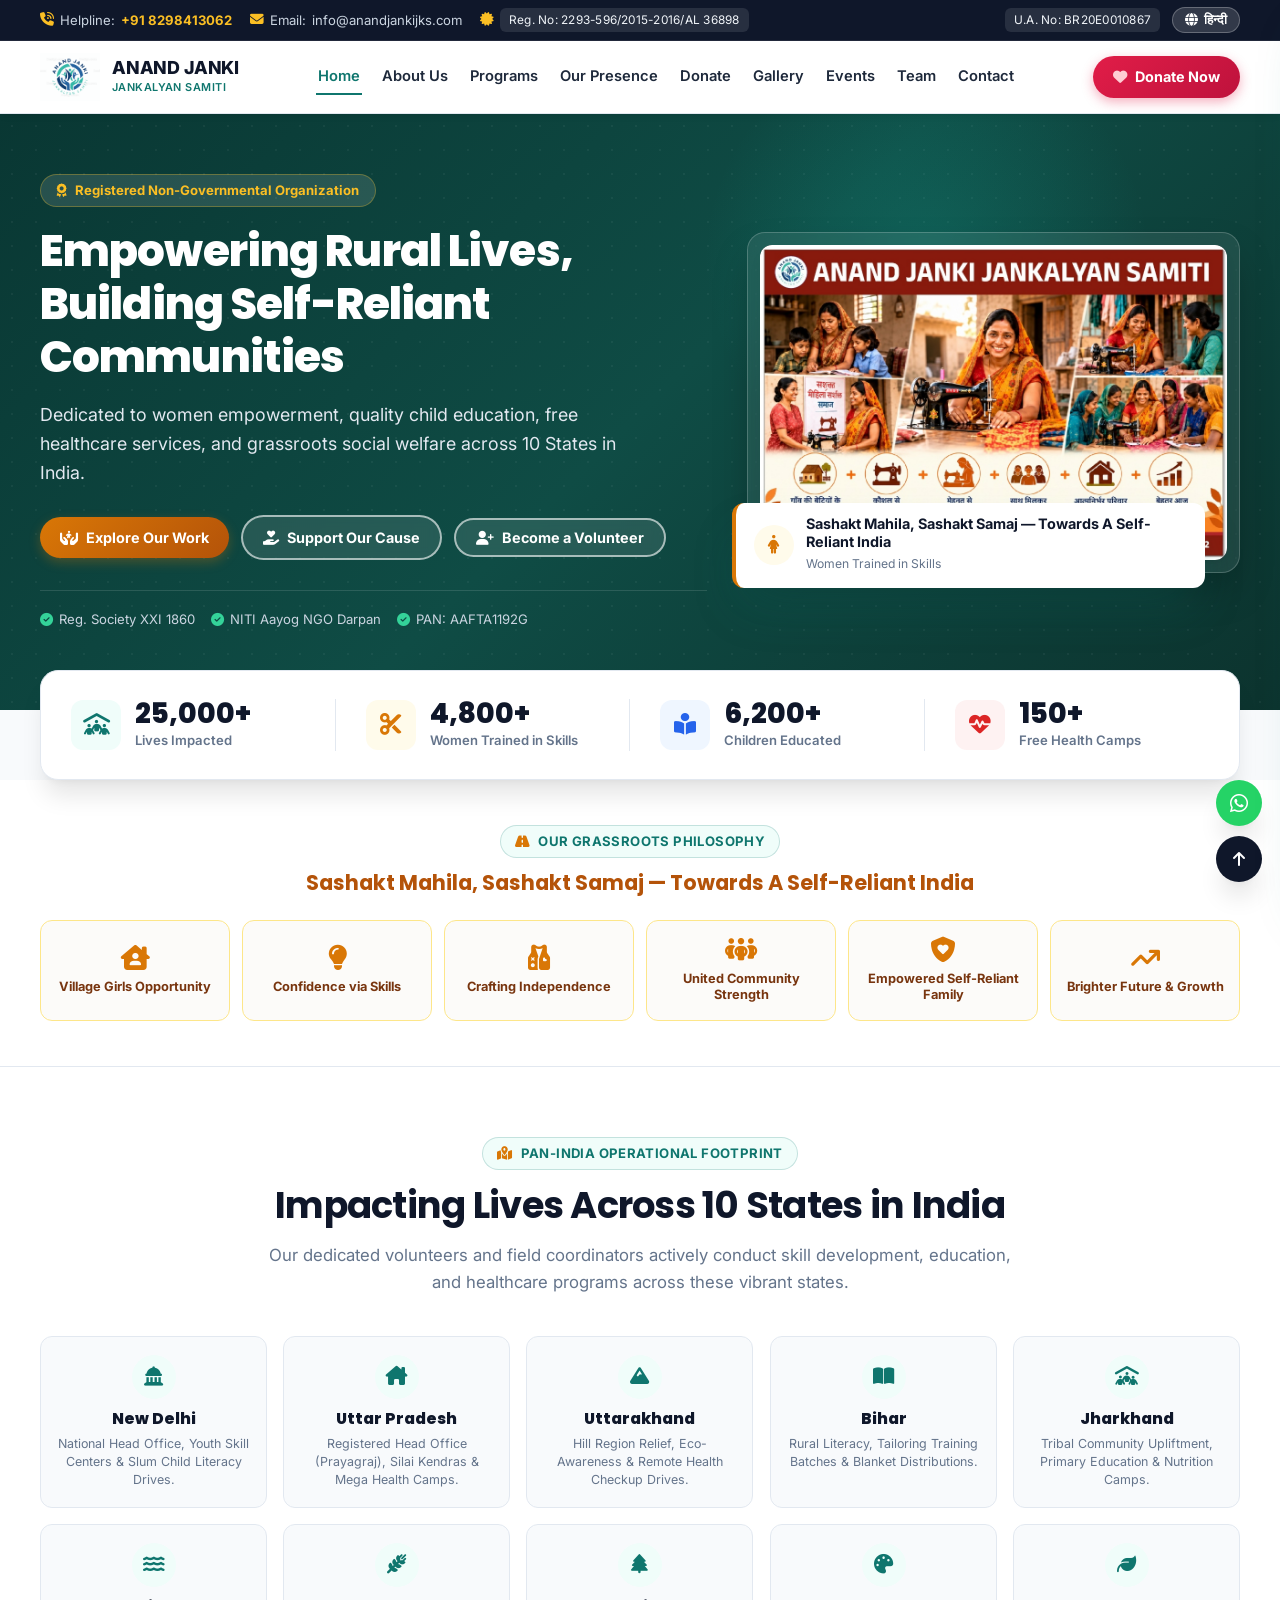
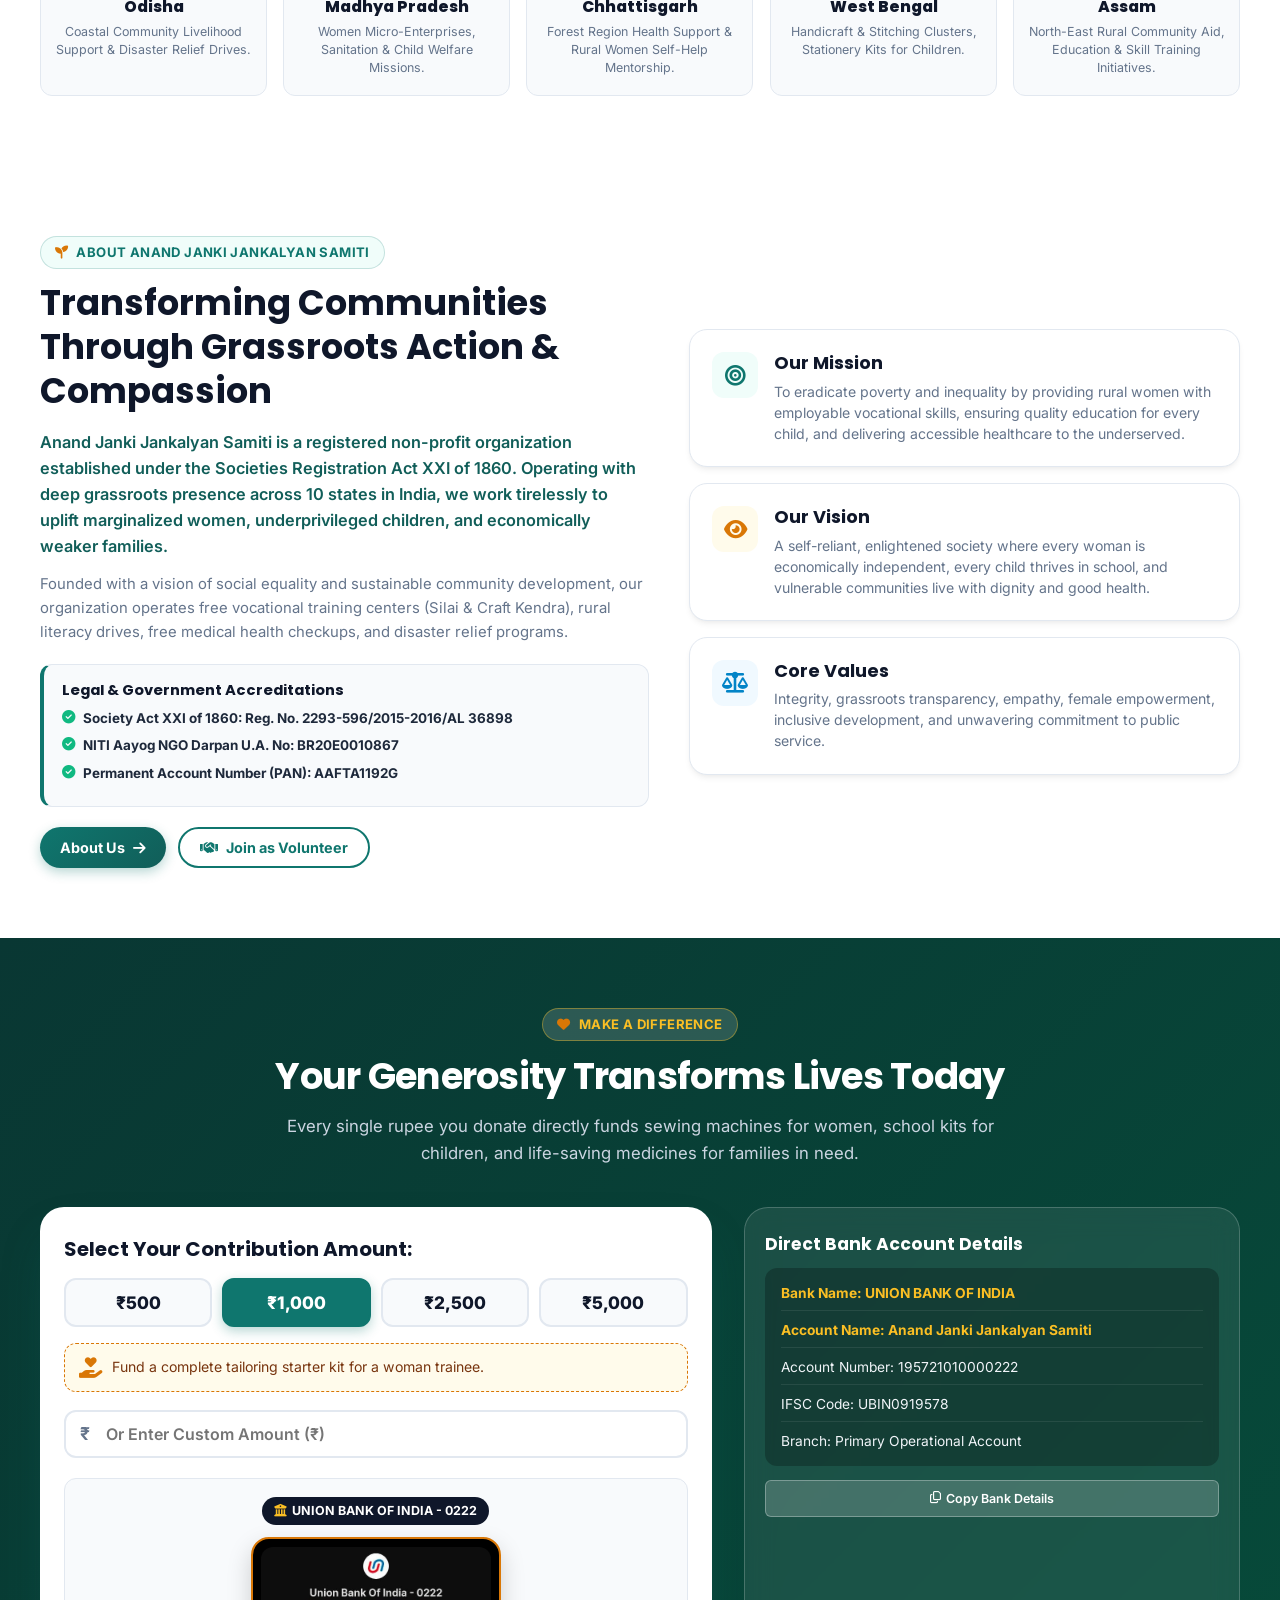
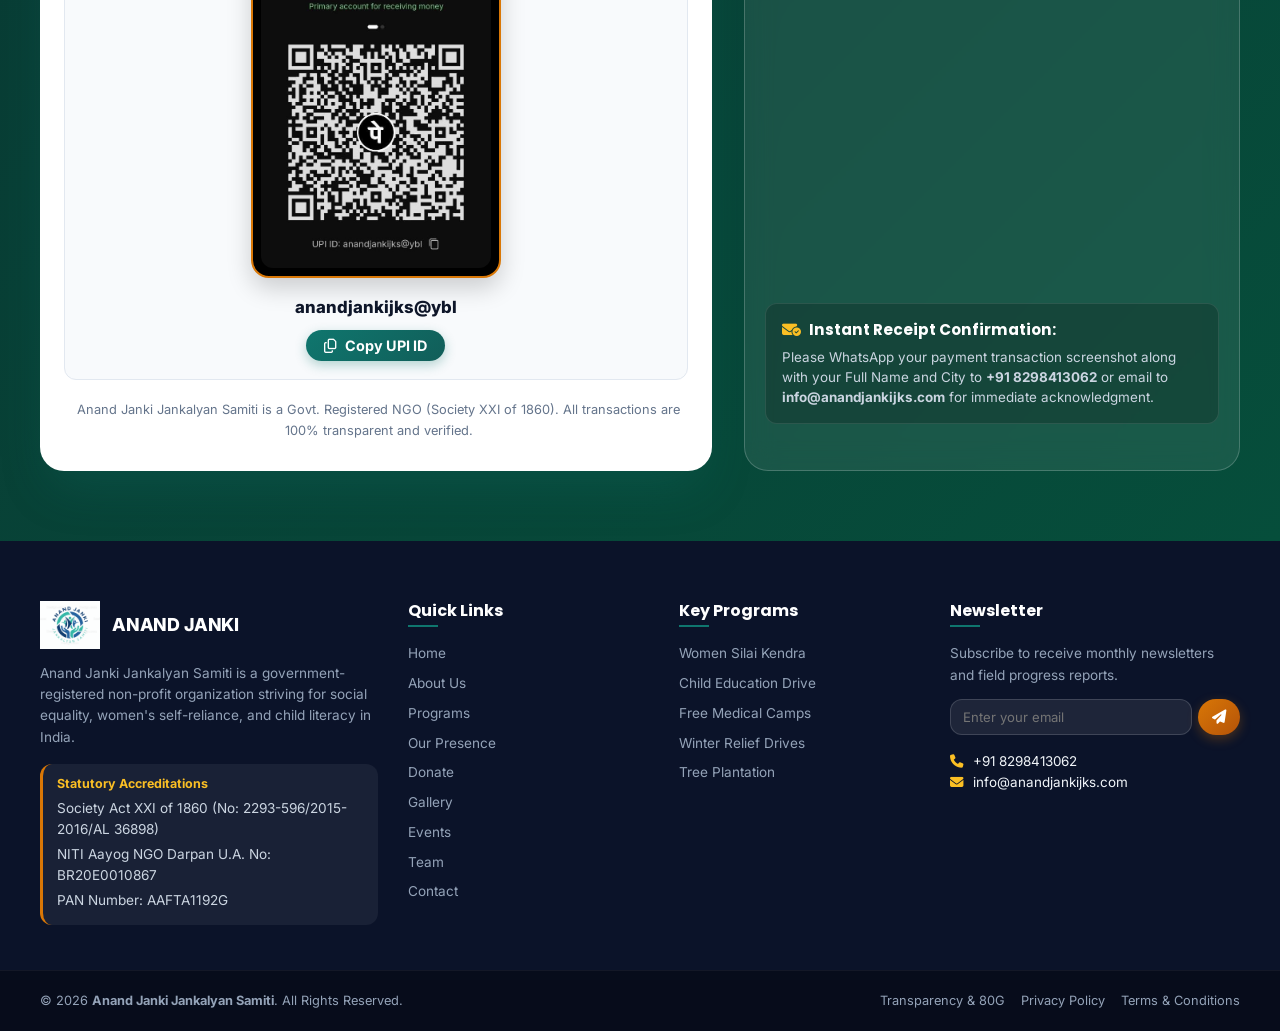
==== index.html @ 7319a5a7 "Complete multi-page responsive website for Anand Janki Jankalyan Samiti" ====
<!DOCTYPE html>
<html lang="en">
<head>
  <meta charset="UTF-8">
  <meta name="viewport" content="width=device-width, initial-scale=1.0">
  <title>Anand Janki Jankalyan Samiti | Registered Non-Profit NGO</title>
  
  <!-- SEO Meta Tags -->
  <meta name="description" content="Anand Janki Jankalyan Samiti is a registered Indian NGO dedicated to women empowerment through vocational silai training, free child education, healthcare camps, and rural community development across 10 States.">
  <meta name="keywords" content="Anand Janki Jankalyan Samiti, NGO, Union Bank of India, Women Empowerment, Silai Kendra, Child Education, Free Health Camp, Prayagraj, New Delhi, Bihar, Jharkhand, Odisha, Uttarakhand, Assam, Society Act 1860">
  <meta name="author" content="Anand Janki Jankalyan Samiti">

  <!-- OpenGraph Meta Tags -->
  <meta property="og:title" content="Anand Janki Jankalyan Samiti | Empowering Communities Across 10 States">
  <meta property="og:description" content="Join our mission to empower rural women with vocational skills, educate underprivileged children, and provide accessible healthcare across 10 states in India.">
  <meta property="og:image" content="assets/images/banner.jpg">
  <meta property="og:type" content="website">

  <!-- Fonts & Icons -->
  <link rel="preconnect" href="https://fonts.googleapis.com">
  <link rel="preconnect" href="https://fonts.gstatic.com" crossorigin>
  <link href="https://fonts.googleapis.com/css2?family=Inter:wght@400;500;600;700;800&family=Noto+Sans+Devanagari:wght@400;500;600;700;800&family=Poppins:wght@500;600;700;800&display=swap" rel="stylesheet">
  <link rel="stylesheet" href="https://cdnjs.cloudflare.com/ajax/libs/font-awesome/6.5.1/css/all.min.css">

  <link rel="stylesheet" href="css/animations.css">
  <link rel="stylesheet" href="css/style.css">
  <link rel="icon" type="image/png" href="assets/images/logo.png">
</head>
<body>

  <!-- ================= TOP UTILITY BAR ================= -->
  <aside class="top-bar">
    <div class="container">
      <div class="top-bar-inner">
        <div class="top-bar-info">
          <div class="top-bar-item">
            <i class="fa-solid fa-phone-volume"></i>
            <span data-i18n="topbar.helpline">Helpline:</span>
            <a href="tel:+918298413062" style="font-weight: 700; color: #fbbf24;">+91 8298413062</a>
          </div>
          <div class="top-bar-item d-none-mobile">
            <i class="fa-solid fa-envelope"></i>
            <span data-i18n="topbar.email">Email:</span>
            <a href="mailto:info@anandjankijks.com">info@anandjankijks.com</a>
          </div>
          <div class="top-bar-item d-none-mobile">
            <i class="fa-solid fa-certificate"></i>
            <span class="reg-pill" data-i18n="topbar.regNo">Reg. No: 2293-596/2015-2016/AL 36898</span>
          </div>
        </div>

        <div class="top-bar-actions">
          <span class="reg-pill d-none-mobile" data-i18n="topbar.uaNo">U.A. No: BR20E0010867</span>
          <button id="langSwitchBtn" class="lang-switch-btn" aria-label="Toggle Language English/Hindi" title="Switch Language">
            <i class="fa-solid fa-globe"></i>
            <span data-i18n="topbar.langBtn">हिन्दी</span>
          </button>
        </div>
      </div>
    </div>
  </aside>

  <!-- ================= STICKY HEADER & NAVBAR ================= -->
  <header id="siteHeader" class="site-header">
    <div class="container">
      <div class="header-inner">
        <a href="index.html" class="brand-logo" aria-label="Anand Janki Jankalyan Samiti Homepage">
          <img src="assets/images/logo.png" alt="Anand Janki Jankalyan Samiti Logo" width="48" height="48">
          <div class="brand-text">
            <span class="brand-name">ANAND JANKI</span>
            <span class="brand-sub">JANKALYAN SAMITI</span>
          </div>
        </a>

        <nav class="nav-links" aria-label="Primary Navigation">
          <a href="index.html" class="nav-link active" data-i18n="nav.home">Home</a>
          <a href="about.html" class="nav-link" data-i18n="nav.about">About Us</a>
          <a href="programs.html" class="nav-link" data-i18n="nav.programs">Programs</a>
          <a href="#presence" class="nav-link" data-i18n="nav.presence">Our Presence</a>
          <a href="donate.html" class="nav-link" data-i18n="nav.donate">Donate</a>
          <a href="gallery.html" class="nav-link" data-i18n="nav.gallery">Gallery</a>
          <a href="events.html" class="nav-link" data-i18n="nav.events">Events</a>
          <a href="team.html" class="nav-link" data-i18n="nav.team">Team</a>
          <a href="contact.html" class="nav-link" data-i18n="nav.contact">Contact</a>
        </nav>

        <div class="header-cta-group">
          <a href="donate.html" class="btn btn-donate">
            <i class="fa-solid fa-heart heart-beat"></i>
            <span data-i18n="nav.donateBtn">Donate Now</span>
          </a>
          <button id="mobileToggleBtn" class="mobile-toggle-btn" aria-label="Open Navigation Menu">
            <i class="fa-solid fa-bars-staggered"></i>
          </button>
        </div>
      </div>
    </div>
  </header>

  <!-- ================= MOBILE NAVIGATION DRAWER ================= -->
  <div id="mobileNavOverlay" class="mobile-nav-overlay"></div>
  <aside id="mobileNavDrawer" class="mobile-nav-drawer" aria-label="Mobile Navigation Menu">
    <div class="drawer-header">
      <div class="brand-logo">
        <img src="assets/images/logo.png" alt="Logo" width="38" height="38">
        <span class="brand-name" style="font-size: 0.95rem;">ANAND JANKI</span>
      </div>
      <button id="drawerCloseBtn" class="drawer-close-btn" aria-label="Close Menu">
        <i class="fa-solid fa-xmark"></i>
      </button>
    </div>

    <div class="drawer-links">
      <a href="index.html" class="drawer-link active"><span data-i18n="nav.home">Home</span> <i class="fa-solid fa-chevron-right"></i></a>
      <a href="about.html" class="drawer-link"><span data-i18n="nav.about">About Us</span> <i class="fa-solid fa-chevron-right"></i></a>
      <a href="programs.html" class="drawer-link"><span data-i18n="nav.programs">Programs</span> <i class="fa-solid fa-chevron-right"></i></a>
      <a href="donate.html" class="drawer-link"><span data-i18n="nav.donate">Donate</span> <i class="fa-solid fa-chevron-right"></i></a>
      <a href="gallery.html" class="drawer-link"><span data-i18n="nav.gallery">Gallery</span> <i class="fa-solid fa-chevron-right"></i></a>
      <a href="events.html" class="drawer-link"><span data-i18n="nav.events">Events</span> <i class="fa-solid fa-chevron-right"></i></a>
      <a href="team.html" class="drawer-link"><span data-i18n="nav.team">Team</span> <i class="fa-solid fa-chevron-right"></i></a>
      <a href="contact.html" class="drawer-link"><span data-i18n="nav.contact">Contact</span> <i class="fa-solid fa-chevron-right"></i></a>
    </div>

    <div style="margin-top: auto; display: flex; flex-direction: column; gap: 10px;">
      <button id="langSwitchBtnMobile" class="btn btn-outline" style="width: 100%;">
        <i class="fa-solid fa-globe"></i>
        <span data-i18n="topbar.langBtn">हिन्दी</span>
      </button>
      <a href="donate.html" class="btn btn-donate" style="width: 100%;">
        <i class="fa-solid fa-heart"></i>
        <span data-i18n="nav.donateBtn">Donate Now</span>
      </a>
    </div>
  </aside>

  <!-- ================= 1. HERO SECTION ================= -->
  <section id="home" class="hero-section">
    <div class="hero-pattern-bg"></div>
    <div class="hero-glow"></div>

    <div class="container">
      <div class="hero-grid">
        <div class="hero-content-left reveal-left">
          <div class="hero-badge-tag">
            <i class="fa-solid fa-award"></i>
            <span data-i18n="hero.badge">Registered Non-Governmental Organization</span>
          </div>

          <h1 class="hero-title" data-i18n="hero.title">
            Empowering Rural Lives, Building Self-Reliant Communities
          </h1>

          <p class="hero-subtitle" data-i18n="hero.subtitle">
            Dedicated to women empowerment, quality child education, free healthcare services, and grassroots social welfare across 10 States in India.
          </p>

          <div class="hero-cta-buttons">
            <a href="programs.html" class="btn btn-secondary">
              <i class="fa-solid fa-hands-holding-child"></i>
              <span data-i18n="hero.ctaExplore">Explore Our Work</span>
            </a>
            <a href="donate.html" class="btn btn-outline-white">
              <i class="fa-solid fa-hand-holding-heart"></i>
              <span data-i18n="hero.ctaDonate">Support Our Cause</span>
            </a>
            <button class="btn btn-outline-white open-volunteer-modal">
              <i class="fa-solid fa-user-plus"></i>
              <span data-i18n="hero.ctaVolunteer">Become a Volunteer</span>
            </button>
          </div>

          <div class="hero-trust-row">
            <div class="trust-item">
              <i class="fa-solid fa-circle-check"></i>
              <span>Reg. Society XXI 1860</span>
            </div>
            <div class="trust-item">
              <i class="fa-solid fa-circle-check"></i>
              <span>NITI Aayog NGO Darpan</span>
            </div>
            <div class="trust-item">
              <i class="fa-solid fa-circle-check"></i>
              <span>PAN: AAFTA1192G</span>
            </div>
          </div>
        </div>

        <div class="hero-card-showcase reveal-right">
          <div class="hero-main-card">
            <div class="hero-img-wrap">
              <img src="assets/images/banner.jpg" alt="Anand Janki Jankalyan Samiti Women Empowerment & Silai Kendra Banner">
            </div>
          </div>

          <div class="hero-floating-card">
            <div class="floating-icon">
              <i class="fa-solid fa-person-dress"></i>
            </div>
            <div class="floating-text">
              <strong data-i18n="banner.title">Sashakt Mahila, Sashakt Samaj</strong>
              <span data-i18n="hero.stat2.label">Women Trained in Skills</span>
            </div>
          </div>
        </div>
      </div>
    </div>
  </section>

  <!-- ================= QUICK STATS COUNTER STRIP ================= -->
  <section id="statsCounterSection" class="container">
    <div class="stats-strip reveal">
      <div class="stats-grid">
        <div class="stat-item">
          <div class="stat-icon">
            <i class="fa-solid fa-people-roof"></i>
          </div>
          <div class="stat-content">
            <div class="stat-number counter-val" data-target="25000" data-suffix="+">25,000+</div>
            <div class="stat-label" data-i18n="hero.stat1.label">Lives Impacted</div>
          </div>
        </div>

        <div class="stat-item">
          <div class="stat-icon" style="background: var(--secondary-soft); color: var(--secondary);">
            <i class="fa-solid fa-scissors"></i>
          </div>
          <div class="stat-content">
            <div class="stat-number counter-val" data-target="4800" data-suffix="+">4,800+</div>
            <div class="stat-label" data-i18n="hero.stat2.label">Women Trained in Skills</div>
          </div>
        </div>

        <div class="stat-item">
          <div class="stat-icon" style="background: #eff6ff; color: #2563eb;">
            <i class="fa-solid fa-book-open-reader"></i>
          </div>
          <div class="stat-content">
            <div class="stat-number counter-val" data-target="6200" data-suffix="+">6,200+</div>
            <div class="stat-label" data-i18n="hero.stat3.label">Children Educated</div>
          </div>
        </div>

        <div class="stat-item">
          <div class="stat-icon" style="background: #fef2f2; color: #dc2626;">
            <i class="fa-solid fa-heart-pulse"></i>
          </div>
          <div class="stat-content">
            <div class="stat-number counter-val" data-target="150" data-suffix="+">150+</div>
            <div class="stat-label" data-i18n="hero.stat4.label">Free Health Camps</div>
          </div>
        </div>
      </div>
    </div>
  </section>

  <!-- ================= 6-PILLAR PROGRESSION BANNER STRIP ================= -->
  <section class="progression-section">
    <div class="container">
      <div class="progression-header reveal">
        <span class="section-badge"><i class="fa-solid fa-road"></i> Our Grassroots Philosophy</span>
        <h3 data-i18n="banner.title">सशक्त महिला, सशक्त समाज — आत्मनिर्भर भारत की ओर कदम</h3>
      </div>

      <div class="progression-steps">
        <div class="step-card reveal delay-100">
          <i class="fa-solid fa-house-chimney-user step-icon"></i>
          <span class="step-text" data-i18n="banner.step1">गाँव की बेटियों के लिए बेहतर अवसर</span>
        </div>
        <div class="step-card reveal delay-200">
          <i class="fa-solid fa-lightbulb step-icon"></i>
          <span class="step-text" data-i18n="banner.step2">कौशल से नया आत्मविश्वास</span>
        </div>
        <div class="step-card reveal delay-300">
          <i class="fa-solid fa-vest-patches step-icon"></i>
          <span class="step-text" data-i18n="banner.step3">मेहनत से हुनर का विकास</span>
        </div>
        <div class="step-card reveal delay-400">
          <i class="fa-solid fa-people-group step-icon"></i>
          <span class="step-text" data-i18n="banner.step4">साथ मिलकर बढ़ती ताकत</span>
        </div>
        <div class="step-card reveal delay-500">
          <i class="fa-solid fa-shield-heart step-icon"></i>
          <span class="step-text" data-i18n="banner.step5">आत्मनिर्भर परिवार और सशक्त समाज</span>
        </div>
        <div class="step-card reveal">
          <i class="fa-solid fa-arrow-trend-up step-icon"></i>
          <span class="step-text" data-i18n="banner.step6">बेहतर आज और उज्ज्वल कल</span>
        </div>
      </div>
    </div>
  </section>

  <!-- ================= PAN-INDIA 10-STATE PRESENCE SECTION ================= -->
  <section id="presence" class="presence-section section-padding">
    <div class="container">
      <div class="section-header reveal">
        <span class="section-badge">
          <i class="fa-solid fa-map-location-dot"></i>
          <span data-i18n="presence.badge">Pan-India Operational Footprint</span>
        </span>
        <h2 class="section-title" data-i18n="presence.title">Impacting Lives Across 10 States in India</h2>
        <p class="section-subtitle" data-i18n="presence.subtitle">
          Our dedicated volunteers and field coordinators actively conduct skill development, education, and healthcare programs across these vibrant states.
        </p>
      </div>

      <div class="presence-grid">
        <!-- 1. New Delhi -->
        <div class="state-card reveal delay-100">
          <div class="state-icon-box"><i class="fa-solid fa-landmark-dome"></i></div>
          <h4 class="state-title" data-i18n="presence.state1.name">New Delhi</h4>
          <p class="state-desc" data-i18n="presence.state1.desc">National Head Office, Youth Skill Centers & Slum Child Literacy Drives.</p>
        </div>

        <!-- 2. Uttar Pradesh -->
        <div class="state-card reveal delay-200">
          <div class="state-icon-box"><i class="fa-solid fa-house-chimney"></i></div>
          <h4 class="state-title" data-i18n="presence.state2.name">Uttar Pradesh</h4>
          <p class="state-desc" data-i18n="presence.state2.desc">Registered Head Office (Prayagraj), Silai Kendras & Mega Health Camps.</p>
        </div>

        <!-- 3. Uttarakhand -->
        <div class="state-card reveal delay-300">
          <div class="state-icon-box"><i class="fa-solid fa-mountain"></i></div>
          <h4 class="state-title" data-i18n="presence.state3.name">Uttarakhand</h4>
          <p class="state-desc" data-i18n="presence.state3.desc">Hill Region Relief, Eco-Awareness & Remote Health Checkup Drives.</p>
        </div>

        <!-- 4. Bihar -->
        <div class="state-card reveal delay-400">
          <div class="state-icon-box"><i class="fa-solid fa-book-open"></i></div>
          <h4 class="state-title" data-i18n="presence.state4.name">Bihar</h4>
          <p class="state-desc" data-i18n="presence.state4.desc">Rural Literacy, Tailoring Training Batches & Blanket Distributions.</p>
        </div>

        <!-- 5. Jharkhand -->
        <div class="state-card reveal delay-500">
          <div class="state-icon-box"><i class="fa-solid fa-people-roof"></i></div>
          <h4 class="state-title" data-i18n="presence.state5.name">Jharkhand</h4>
          <p class="state-desc" data-i18n="presence.state5.desc">Tribal Community Upliftment, Primary Education & Nutrition Camps.</p>
        </div>

        <!-- 6. Odisha -->
        <div class="state-card reveal delay-100">
          <div class="state-icon-box"><i class="fa-solid fa-water"></i></div>
          <h4 class="state-title" data-i18n="presence.state6.name">Odisha</h4>
          <p class="state-desc" data-i18n="presence.state6.desc">Coastal Community Livelihood Support & Disaster Relief Drives.</p>
        </div>

        <!-- 7. Madhya Pradesh -->
        <div class="state-card reveal delay-200">
          <div class="state-icon-box"><i class="fa-solid fa-wheat-awn"></i></div>
          <h4 class="state-title" data-i18n="presence.state7.name">Madhya Pradesh</h4>
          <p class="state-desc" data-i18n="presence.state7.desc">Women Micro-Enterprises, Sanitation & Child Welfare Missions.</p>
        </div>

        <!-- 8. Chhattisgarh -->
        <div class="state-card reveal delay-300">
          <div class="state-icon-box"><i class="fa-solid fa-tree"></i></div>
          <h4 class="state-title" data-i18n="presence.state8.name">Chhattisgarh</h4>
          <p class="state-desc" data-i18n="presence.state8.desc">Forest Region Health Support & Rural Women Self-Help Mentorship.</p>
        </div>

        <!-- 9. West Bengal -->
        <div class="state-card reveal delay-400">
          <div class="state-icon-box"><i class="fa-solid fa-palette"></i></div>
          <h4 class="state-title" data-i18n="presence.state9.name">West Bengal</h4>
          <p class="state-desc" data-i18n="presence.state9.desc">Handicraft & Stitching Clusters, Stationery Kits for Children.</p>
        </div>

        <!-- 10. Assam -->
        <div class="state-card reveal delay-500">
          <div class="state-icon-box"><i class="fa-solid fa-leaf"></i></div>
          <h4 class="state-title" data-i18n="presence.state10.name">Assam</h4>
          <p class="state-desc" data-i18n="presence.state10.desc">North-East Rural Community Aid, Education & Skill Training Initiatives.</p>
        </div>
      </div>
    </div>
  </section>

  <!-- ================= ABOUT US PREVIEW ================= -->
  <section class="about-section section-padding">
    <div class="container">
      <div class="about-grid">
        <div class="about-content-left reveal-left">
          <span class="section-badge">
            <i class="fa-solid fa-seedling"></i>
            <span data-i18n="about.badge">About Anand Janki Jankalyan Samiti</span>
          </span>

          <h2 data-i18n="about.title">Transforming Communities Through Grassroots Action & Compassion</h2>

          <p class="about-lead" data-i18n="about.lead">
            Anand Janki Jankalyan Samiti is a registered non-profit organization established under the Societies Registration Act XXI of 1860. Operating with deep grassroots presence across 10 states in India, we work tirelessly to uplift marginalized women, underprivileged children, and economically weaker families.
          </p>

          <p class="about-text" data-i18n="about.p1">
            Founded with a vision of social equality and sustainable community development, our organization operates free vocational training centers (Silai & Craft Kendra), rural literacy drives, free medical health checkups, and disaster relief programs.
          </p>

          <div class="legal-badges-box">
            <h4 data-i18n="about.regTitle"><i class="fa-solid fa-file-circle-check"></i> Legal & Government Accreditations</h4>
            <div class="legal-item">
              <i class="fa-solid fa-circle-check"></i>
              <strong data-i18n="about.reg1">Society Act XXI of 1860: Reg. No. 2293-596/2015-2016/AL 36898</strong>
            </div>
            <div class="legal-item">
              <i class="fa-solid fa-circle-check"></i>
              <strong data-i18n="about.reg2">NITI Aayog NGO Darpan U.A. No: BR20E0010867</strong>
            </div>
            <div class="legal-item">
              <i class="fa-solid fa-circle-check"></i>
              <strong data-i18n="about.reg3">Permanent Account Number (PAN): AAFTA1192G</strong>
            </div>
          </div>

          <div style="display: flex; gap: 12px; margin-top: 20px; flex-wrap: wrap;">
            <a href="about.html" class="btn btn-primary">
              <span data-i18n="nav.about">Learn More About Us</span> <i class="fa-solid fa-arrow-right"></i>
            </a>
            <button class="btn btn-outline open-volunteer-modal">
              <i class="fa-solid fa-handshake"></i>
              <span data-i18n="nav.volunteerBtn">Join as Volunteer</span>
            </button>
          </div>
        </div>

        <div class="about-cards-right reveal-right">
          <div class="about-card">
            <div class="about-card-icon">
              <i class="fa-solid fa-bullseye"></i>
            </div>
            <div class="about-card-body">
              <h3 data-i18n="about.card1.title">Our Mission</h3>
              <p data-i18n="about.card1.desc">
                To eradicate poverty and inequality by providing rural women with employable vocational skills, ensuring quality education for every child, and delivering accessible healthcare.
              </p>
            </div>
          </div>

          <div class="about-card">
            <div class="about-card-icon">
              <i class="fa-solid fa-eye"></i>
            </div>
            <div class="about-card-body">
              <h3 data-i18n="about.card2.title">Our Vision</h3>
              <p data-i18n="about.card2.desc">
                A self-reliant, enlightened society where every woman is economically independent, every child thrives in school, and vulnerable communities live with dignity.
              </p>
            </div>
          </div>

          <div class="about-card">
            <div class="about-card-icon">
              <i class="fa-solid fa-scale-balanced"></i>
            </div>
            <div class="about-card-body">
              <h3 data-i18n="about.card3.title">Core Values</h3>
              <p data-i18n="about.card3.desc">
                Integrity, grassroots transparency, empathy, female empowerment, inclusive development, and unwavering commitment to public service.
              </p>
            </div>
          </div>
        </div>
      </div>
    </div>
  </section>

  <!-- ================= DONATION & UNION BANK SECTION WITH OFFICIAL QR ================= -->
  <section class="donate-section section-padding">
    <div class="container">
      <div class="section-header reveal">
        <span class="section-badge" style="background: rgba(255,255,255,0.15); color: #fbbf24; border-color: rgba(251,191,36,0.4);">
          <i class="fa-solid fa-heart"></i>
          <span data-i18n="donate.badge">Make A Difference</span>
        </span>
        <h2 class="section-title" data-i18n="donate.title">Your Generosity Transforms Lives Today</h2>
        <p class="section-subtitle" data-i18n="donate.subtitle">
          Every single rupee you donate directly funds sewing machines for women, school kits for children, and life-saving medicines for families in need.
        </p>
      </div>

      <div class="donate-grid">
        <!-- Interactive Amount Selector Card Left -->
        <div class="donation-interactive-card reveal-left">
          <h3 data-i18n="donate.chooseAmount">Select Your Contribution Amount:</h3>

          <div class="amount-selector-grid">
            <button class="amount-btn" data-amount="500">₹500</button>
            <button class="amount-btn active" data-amount="1000">₹1,000</button>
            <button class="amount-btn" data-amount="2500">₹2,500</button>
            <button class="amount-btn" data-amount="5000">₹5,000</button>
          </div>

          <div class="amount-description-box">
            <i class="fa-solid fa-hand-holding-heart"></i>
            <span id="donationImpactDesc">Fund a complete tailoring starter kit for a woman trainee.</span>
          </div>

          <div class="custom-amount-wrap">
            <span class="currency-symbol">₹</span>
            <input type="number" id="customAmountInput" min="100" step="50" placeholder="Or Enter Custom Amount (₹)" data-i18n-placeholder="donate.customPlaceholder">
          </div>

          <!-- Official QR Code Image Preview -->
          <div style="background: var(--surface-alt); border-radius: var(--radius-md); padding: 18px; text-align: center; border: 1px solid var(--border-color); margin-bottom: 20px;">
            <div class="qr-bank-tag" style="background: var(--navy); color: #ffffff;">
              <i class="fa-solid fa-building-columns" style="color: #fbbf24;"></i> UNION BANK OF INDIA - 0222
            </div>
            <div class="qr-image-container">
              <img src="assets/images/qr-code.png" alt="Official Union Bank PhonePe QR Code - Anand Janki Jankalyan Samiti">
            </div>
            <div style="font-weight: 800; color: var(--navy); font-size: 1.05rem; margin-bottom: 10px;">anandjankijks@ybl</div>
            <button class="btn btn-primary btn-copy-upi" style="padding: 7px 18px;">
              <i class="fa-regular fa-copy"></i> <span data-i18n="donate.copyUpi">Copy UPI ID</span>
            </button>
          </div>

          <div class="tax-badge-note">
            <i class="fa-solid fa-shield-check"></i>
            <span data-i18n="donate.taxNote">
              Anand Janki Jankalyan Samiti is a Govt. Registered NGO (Society XXI of 1860). All transactions are 100% transparent and verified.
            </span>
          </div>
        </div>

        <!-- Bank Account & UPI Details Right -->
        <div class="donation-bank-info-card reveal-right">
          <div class="bank-card-section">
            <h4 data-i18n="donate.bankTitle"><i class="fa-solid fa-building-columns"></i> Direct Bank Account Details</h4>
            <ul class="bank-details-list">
              <li><strong data-i18n="donate.bankName">Bank Name: UNION BANK OF INDIA</strong></li>
              <li><strong data-i18n="donate.accName">Account Name: Anand Janki Jankalyan Samiti</strong></li>
              <li><span data-i18n="donate.accNo">Account Number: 195721010000222</span></li>
              <li><span data-i18n="donate.ifsc">IFSC Code: UBIN0919578</span></li>
              <li><span data-i18n="donate.branch">Branch: Primary Operational Account</span></li>
            </ul>

            <button class="copy-btn btn-copy-bank" style="width: 100%; margin-top: 14px; padding: 10px;">
              <i class="fa-regular fa-copy"></i>
              <span data-i18n="donate.copyAcc">Copy All Bank Details</span>
            </button>
          </div>

          <div class="bank-card-section" style="background: rgba(0,0,0,0.2); padding: 16px; border-radius: var(--radius-md); border: 1px solid rgba(255,255,255,0.1);">
            <h4 style="font-size: 0.95rem; margin-bottom: 8px;"><i class="fa-solid fa-envelope-circle-check"></i> Instant Receipt Confirmation:</h4>
            <p style="font-size: 0.84rem; color: #cbd5e1; line-height: 1.5;">
              Please WhatsApp your payment transaction screenshot along with your Full Name and City to <strong>+91 8298413062</strong> or email to <strong>info@anandjankijks.com</strong> for immediate acknowledgment.
            </p>
          </div>
        </div>
      </div>
    </div>
  </section>

  <!-- ================= FOOTER ================= -->
  <footer class="site-footer">
    <div class="container">
      <div class="footer-grid">
        <div class="footer-brand">
          <div class="brand-logo" style="margin-bottom: 14px;">
            <img src="assets/images/logo.png" alt="Logo" width="44" height="44">
            <span class="brand-name" style="color: #ffffff;">ANAND JANKI</span>
          </div>
          <p data-i18n="footer.desc">
            Anand Janki Jankalyan Samiti is a government-registered non-profit organization striving for social equality, women's self-reliance, and child literacy in India.
          </p>
          <div class="footer-legal-tag">
            <strong style="color: #fbbf24; display: block; margin-bottom: 4px;" data-i18n="footer.regInfoTitle">Statutory Accreditations</strong>
            <p data-i18n="footer.reg1">Society Act XXI of 1860 (No: 2293-596/2015-2016/AL 36898)</p>
            <p data-i18n="footer.reg2">NITI Aayog NGO Darpan U.A. No: BR20E0010867</p>
            <p data-i18n="footer.reg3">PAN Number: AAFTA1192G</p>
          </div>
        </div>

        <div class="footer-column">
          <h4 data-i18n="footer.quickLinks">Quick Links</h4>
          <div class="footer-links">
            <a href="index.html" data-i18n="nav.home">Home</a>
            <a href="about.html" data-i18n="nav.about">About Us</a>
            <a href="programs.html" data-i18n="nav.programs">Our Programs</a>
            <a href="#presence" data-i18n="nav.presence">Our Presence</a>
            <a href="donate.html" data-i18n="nav.donate">Donate</a>
            <a href="gallery.html" data-i18n="nav.gallery">Photo Gallery</a>
            <a href="events.html" data-i18n="nav.events">Events & Updates</a>
            <a href="team.html" data-i18n="nav.team">Leadership</a>
            <a href="contact.html" data-i18n="nav.contact">Contact Us</a>
          </div>
        </div>

        <div class="footer-column">
          <h4 data-i18n="footer.programs">Key Programs</h4>
          <div class="footer-links">
            <a href="programs.html" data-i18n="footer.silai">Women Silai Kendra</a>
            <a href="programs.html" data-i18n="footer.vidya">Child Education Drive</a>
            <a href="programs.html" data-i18n="footer.health">Free Medical Camps</a>
            <a href="programs.html" data-i18n="footer.blanket">Winter Relief Drives</a>
            <a href="programs.html" data-i18n="footer.green">Tree Plantation</a>
          </div>
        </div>

        <div class="footer-column">
          <h4 data-i18n="footer.newsletterTitle">Newsletter</h4>
          <p style="font-size: 0.85rem; margin-bottom: 12px;" data-i18n="footer.newsletterDesc">
            Subscribe to receive monthly newsletters and field progress reports.
          </p>
          <form id="newsletterForm" class="newsletter-form">
            <input type="email" placeholder="Enter your email" data-i18n-placeholder="footer.newsletterPlh" required>
            <button type="submit" class="btn btn-secondary" style="padding: 9px 14px;">
              <i class="fa-solid fa-paper-plane"></i>
            </button>
          </form>
          <div style="margin-top: 16px;">
            <p style="color: #f1f5f9; font-size: 0.84rem;"><i class="fa-solid fa-phone" style="color: #fbbf24; margin-right: 6px;"></i> +91 8298413062</p>
            <p style="color: #f1f5f9; font-size: 0.84rem;"><i class="fa-solid fa-envelope" style="color: #fbbf24; margin-right: 6px;"></i> info@anandjankijks.com</p>
          </div>
        </div>
      </div>
    </div>

    <div class="footer-bottom">
      <div class="container">
        <div class="footer-bottom-inner">
          <div>
            &copy; 2026 <strong>Anand Janki Jankalyan Samiti</strong>. <span data-i18n="footer.rights">All Rights Reserved.</span>
          </div>
          <div class="footer-bottom-links">
            <a href="about.html" data-i18n="footer.transparency">Transparency & 80G</a>
            <a href="contact.html" data-i18n="footer.privacy">Privacy Policy</a>
            <a href="contact.html" data-i18n="footer.terms">Terms & Conditions</a>
          </div>
        </div>
      </div>
    </div>
  </footer>

  <!-- Floating Actions -->
  <div class="floating-actions-container">
    <a href="https://wa.me/918298413062?text=Hello%20Anand%20Janki%20Jankalyan%20Samiti" target="_blank" class="floating-btn floating-whatsapp" title="Chat on WhatsApp">
      <i class="fa-brands fa-whatsapp"></i>
    </a>
    <a href="#home" id="backToTopBtn" class="floating-btn back-to-top-btn" title="Back to top">
      <i class="fa-solid fa-arrow-up"></i>
    </a>
  </div>

  <!-- Modal: Volunteer -->
  <div id="volunteerModal" class="modal-overlay">
    <div class="modal-container">
      <div class="modal-header">
        <div>
          <h3 data-i18n="modal.volTitle">Join Anand Janki Jankalyan Samiti as Volunteer</h3>
          <p data-i18n="modal.volSubtitle">Share your skills and time to empower communities. Fill in your details below:</p>
        </div>
        <button id="closeVolunteerModal" class="modal-close-btn" aria-label="Close Modal"><i class="fa-solid fa-xmark"></i></button>
      </div>
      <div class="modal-body">
        <form id="volunteerForm">
          <div class="form-group">
            <label class="form-label" data-i18n="modal.volName">Full Name *</label>
            <input type="text" class="form-control" required placeholder="Your full name">
          </div>
          <div class="form-row">
            <div class="form-group">
              <label class="form-label" data-i18n="modal.volPhone">Mobile / WhatsApp *</label>
              <input type="tel" class="form-control" required placeholder="+91 8298413062">
            </div>
            <div class="form-group">
              <label class="form-label" data-i18n="modal.volEmail">Email Address</label>
              <input type="email" class="form-control" placeholder="you@domain.com">
            </div>
          </div>
          <div class="form-group">
            <label class="form-label" data-i18n="modal.volCity">City / Location *</label>
            <input type="text" class="form-control" required placeholder="e.g. Allahabad / Prayagraj / New Delhi">
          </div>
          <div class="form-group">
            <label class="form-label" data-i18n="modal.volArea">Area of Interest *</label>
            <select class="form-control" required>
              <option value="education" data-i18n="modal.volArea1">Teaching / Child Education</option>
              <option value="women" data-i18n="modal.volArea2">Women Vocational & Tailoring Mentor</option>
              <option value="medical" data-i18n="modal.volArea3">Health Camp & Medical Support</option>
              <option value="media" data-i18n="modal.volArea4">Social Media, Content & Photography</option>
              <option value="events" data-i18n="modal.volArea5">Field Event & Relief Coordinator</option>
            </select>
          </div>
          <div class="form-group">
            <label class="form-label" data-i18n="modal.volTime">Availability *</label>
            <select class="form-control" required>
              <option value="weekends" data-i18n="modal.volTime1">Weekends Only</option>
              <option value="weekdays" data-i18n="modal.volTime2">Weekdays (Part Time)</option>
              <option value="fulltime" data-i18n="modal.volTime3">Full Time Volunteer</option>
            </select>
          </div>
          <button type="submit" class="btn btn-secondary" style="width: 100%; margin-top: 8px;">
            <i class="fa-solid fa-paper-plane"></i>
            <span data-i18n="modal.volSubmit">Submit Volunteer Application</span>
          </button>
        </form>
      </div>
    </div>
  </div>

  <script src="js/translations.js"></script>
  <script src="js/main.js"></script>
</body>
</html>
---- css/animations.css ----
/* Animations & Transitions for Anand Janki Jankalyan Samiti */

@keyframes fadeIn {
  from {
    opacity: 0;
    transform: translateY(15px);
  }
  to {
    opacity: 1;
    transform: translateY(0);
  }
}

@keyframes fadeInUp {
  from {
    opacity: 0;
    transform: translateY(30px);
  }
  to {
    opacity: 1;
    transform: translateY(0);
  }
}

@keyframes fadeInLeft {
  from {
    opacity: 0;
    transform: translateX(-30px);
  }
  to {
    opacity: 1;
    transform: translateX(0);
  }
}

@keyframes fadeInRight {
  from {
    opacity: 0;
    transform: translateX(30px);
  }
  to {
    opacity: 1;
    transform: translateX(0);
  }
}

@keyframes pulseGlow {
  0% {
    box-shadow: 0 0 0 0 rgba(15, 118, 110, 0.5);
  }
  70% {
    box-shadow: 0 0 0 14px rgba(15, 118, 110, 0);
  }
  100% {
    box-shadow: 0 0 0 0 rgba(15, 118, 110, 0);
  }
}

@keyframes heartBeat {
  0% {
    transform: scale(1);
  }
  14% {
    transform: scale(1.15);
  }
  28% {
    transform: scale(1);
  }
  42% {
    transform: scale(1.15);
  }
  70% {
    transform: scale(1);
  }
}

@keyframes floatSlow {
  0%, 100% {
    transform: translateY(0);
  }
  50% {
    transform: translateY(-8px);
  }
}

@keyframes spin {
  from {
    transform: rotate(0deg);
  }
  to {
    transform: rotate(360deg);
  }
}

/* Scroll reveal utility classes */
.reveal {
  opacity: 0;
  transform: translateY(30px);
  transition: opacity 0.7s cubic-bezier(0.16, 1, 0.3, 1), transform 0.7s cubic-bezier(0.16, 1, 0.3, 1);
  will-change: opacity, transform;
}

.reveal.active {
  opacity: 1;
  transform: translateY(0);
}

.reveal-left {
  opacity: 0;
  transform: translateX(-40px);
  transition: opacity 0.8s cubic-bezier(0.16, 1, 0.3, 1), transform 0.8s cubic-bezier(0.16, 1, 0.3, 1);
}

.reveal-left.active {
  opacity: 1;
  transform: translateX(0);
}

.reveal-right {
  opacity: 0;
  transform: translateX(40px);
  transition: opacity 0.8s cubic-bezier(0.16, 1, 0.3, 1), transform 0.8s cubic-bezier(0.16, 1, 0.3, 1);
}

.reveal-right.active {
  opacity: 1;
  transform: translateX(0);
}

.delay-100 { transition-delay: 100ms; }
.delay-200 { transition-delay: 200ms; }
.delay-300 { transition-delay: 300ms; }
.delay-400 { transition-delay: 400ms; }
.delay-500 { transition-delay: 500ms; }

.pulse-glow {
  animation: pulseGlow 2.5s infinite;
}

.heart-beat {
  animation: heartBeat 2s infinite ease-in-out;
}

.float-slow {
  animation: floatSlow 4s infinite ease-in-out;
}
---- css/style.css ----
/* ==========================================================================
   ANAND JANKI JANKALYAN SAMITI - MODERN NGO STYLESHEET
   Inspired by ProSocialFoundation.com (Clean, Warm, Trustworthy, Fully Responsive)
   ========================================================================== */

/* ---------------- CSS Variables & Design System ---------------- */
:root {
  --primary: #0f766e;        /* Deep Emerald / Teal */
  --primary-dark: #115e59;   /* Dark Teal */
  --primary-light: #14b8a6;  /* Bright Teal */
  --primary-soft: #f0fdfa;   /* Soft Teal Tint */
  --primary-glow: rgba(15, 118, 110, 0.15);

  --secondary: #d97706;      /* Warm Saffron / Amber */
  --secondary-dark: #b45309; /* Deep Amber */
  --secondary-light: #fbbf24;/* Gold Amber */
  --secondary-soft: #fffbeb; /* Soft Amber Tint */

  --navy: #0f172a;           /* Deep Slate Navy */
  --navy-light: #1e293b;     /* Navy Surface */
  --navy-soft: #f8fafc;      /* Crisp Off-White */

  --accent-blue: #0284c7;    /* Trust Blue */
  --accent-red: #e11d48;     /* Warm Crimson for donate heart */

  --text-main: #1e293b;      /* Main text */
  --text-muted: #64748b;     /* Subdued text */
  --text-light: #94a3b8;     /* Very light text */
  --surface: #ffffff;        /* Pure white */
  --surface-alt: #f8fafc;    /* Light gray-blue */
  --surface-warm: #fcfbf9;   /* Warm tinted surface */
  --border-color: #e2e8f0;   /* Border */
  --border-focus: #0f766e;   /* Border highlight */

  --shadow-xs: 0 1px 2px 0 rgba(0, 0, 0, 0.05);
  --shadow-sm: 0 4px 6px -1px rgba(0, 0, 0, 0.06), 0 2px 4px -2px rgba(0, 0, 0, 0.04);
  --shadow-md: 0 10px 15px -3px rgba(0, 0, 0, 0.08), 0 4px 6px -4px rgba(0, 0, 0, 0.04);
  --shadow-lg: 0 20px 25px -5px rgba(0, 0, 0, 0.1), 0 8px 10px -6px rgba(0, 0, 0, 0.05);
  --shadow-xl: 0 25px 50px -12px rgba(15, 118, 110, 0.25);

  --radius-sm: 6px;
  --radius-md: 12px;
  --radius-lg: 18px;
  --radius-xl: 24px;
  --radius-full: 9999px;

  --font-sans: 'Inter', -apple-system, BlinkMacSystemFont, 'Segoe UI', Roboto, sans-serif;
  --font-heading: 'Poppins', 'Inter', sans-serif;
  --font-hindi: 'Noto Sans Devanagari', 'Poppins', sans-serif;

  --transition: all 0.25s cubic-bezier(0.4, 0, 0.2, 1);
  --transition-smooth: all 0.35s cubic-bezier(0.16, 1, 0.3, 1);
}

/* ---------------- Reset & Base Styles ---------------- */
*, *::before, *::after {
  box-sizing: border-box;
  margin: 0;
  padding: 0;
}

html {
  scroll-behavior: smooth;
  font-size: 16px;
  -webkit-text-size-adjust: 100%;
  overflow-x: hidden;
}

body {
  font-family: var(--font-sans);
  color: var(--text-main);
  background-color: var(--surface-alt);
  line-height: 1.6;
  overflow-x: hidden;
  width: 100%;
  text-rendering: optimizeLegibility;
  -webkit-font-smoothing: antialiased;
}

body.lang-hi {
  font-family: var(--font-hindi);
}

img {
  max-width: 100%;
  height: auto;
  display: block;
}

a {
  color: inherit;
  text-decoration: none;
  transition: var(--transition);
}

ul {
  list-style: none;
}

button, input, textarea, select {
  font-family: inherit;
  font-size: inherit;
  border: none;
  outline: none;
}

button {
  cursor: pointer;
  background: none;
}

.container {
  width: 100%;
  max-width: 1240px;
  margin: 0 auto;
  padding: 0 20px;
}

/* ---------------- Typography & Section Headers ---------------- */
h1, h2, h3, h4, h5, h6 {
  font-family: var(--font-heading);
  color: var(--navy);
  font-weight: 700;
  line-height: 1.25;
}

.section-header {
  text-align: center;
  max-width: 760px;
  margin: 0 auto 40px;
}

.section-badge {
  display: inline-flex;
  align-items: center;
  gap: 8px;
  background: var(--primary-soft);
  color: var(--primary);
  font-size: 0.82rem;
  font-weight: 700;
  letter-spacing: 0.03em;
  text-transform: uppercase;
  padding: 5px 14px;
  border-radius: var(--radius-full);
  margin-bottom: 12px;
  border: 1px solid rgba(15, 118, 110, 0.2);
}

.section-badge i {
  color: var(--secondary);
}

.section-title {
  font-size: clamp(1.6rem, 3.5vw, 2.3rem);
  margin-bottom: 14px;
  color: var(--navy);
  letter-spacing: -0.02em;
}

.section-subtitle {
  font-size: clamp(0.92rem, 1.8vw, 1.05rem);
  color: var(--text-muted);
  line-height: 1.6;
}

.section-padding {
  padding: 70px 0;
}

/* ---------------- Subpage Hero Banner ---------------- */
.page-banner {
  background: linear-gradient(135deg, #093733 0%, #0f4c45 50%, #0c332e 100%);
  color: #ffffff;
  padding: 55px 0 50px;
  text-align: center;
  position: relative;
  overflow: hidden;
}

.page-banner .hero-pattern-bg {
  position: absolute;
  inset: 0;
  background-image: radial-gradient(rgba(255, 255, 255, 0.08) 1.5px, transparent 1.5px);
  background-size: 24px 24px;
  opacity: 0.6;
}

.page-banner-content {
  position: relative;
  z-index: 2;
}

.page-banner h1 {
  color: #ffffff;
  font-size: clamp(1.8rem, 4vw, 2.6rem);
  margin-bottom: 10px;
}

.page-banner p {
  color: #e2e8f0;
  font-size: 1.05rem;
  max-width: 680px;
  margin: 0 auto 16px;
}

.breadcrumb-nav {
  display: inline-flex;
  align-items: center;
  gap: 8px;
  background: rgba(255, 255, 255, 0.12);
  padding: 6px 16px;
  border-radius: var(--radius-full);
  font-size: 0.85rem;
  color: #cbd5e1;
}

.breadcrumb-nav a {
  color: #ffffff;
  font-weight: 600;
}

.breadcrumb-nav a:hover {
  color: var(--secondary-light);
}

.breadcrumb-nav i {
  font-size: 0.75rem;
  color: var(--secondary-light);
}

/* ---------------- Top Utility Bar ---------------- */
.top-bar {
  background: var(--navy);
  color: #cbd5e1;
  font-size: 0.82rem;
  padding: 7px 0;
  border-bottom: 1px solid rgba(255, 255, 255, 0.08);
}

.top-bar-inner {
  display: flex;
  justify-content: space-between;
  align-items: center;
  gap: 10px;
}

.top-bar-info {
  display: flex;
  align-items: center;
  gap: 18px;
  flex-wrap: wrap;
}

.top-bar-item {
  display: inline-flex;
  align-items: center;
  gap: 6px;
}

.top-bar-item i {
  color: var(--secondary-light);
  font-size: 0.85rem;
}

.top-bar-item a:hover {
  color: #ffffff;
  text-decoration: underline;
}

.top-bar-actions {
  display: flex;
  align-items: center;
  gap: 12px;
  flex-shrink: 0;
}

.reg-pill {
  background: rgba(255, 255, 255, 0.1);
  padding: 3px 9px;
  border-radius: var(--radius-sm);
  font-size: 0.74rem;
  color: #f1f5f9;
  letter-spacing: 0.02em;
}

.lang-switch-btn {
  display: inline-flex;
  align-items: center;
  gap: 6px;
  background: rgba(255, 255, 255, 0.15);
  color: #ffffff;
  padding: 4px 12px;
  border-radius: var(--radius-full);
  font-size: 0.8rem;
  font-weight: 600;
  border: 1px solid rgba(255, 255, 255, 0.25);
  transition: var(--transition);
}

.lang-switch-btn:hover {
  background: var(--primary);
  border-color: var(--primary-light);
  color: #ffffff;
}

/* ---------------- Sticky Header & Navigation ---------------- */
.site-header {
  position: sticky;
  top: 0;
  z-index: 1000;
  background: rgba(255, 255, 255, 0.98);
  backdrop-filter: blur(12px);
  -webkit-backdrop-filter: blur(12px);
  border-bottom: 1px solid var(--border-color);
  transition: var(--transition);
  box-shadow: var(--shadow-sm);
}

.site-header.scrolled {
  box-shadow: var(--shadow-md);
}

.header-inner {
  display: flex;
  justify-content: space-between;
  align-items: center;
  height: 72px;
}

.brand-logo {
  display: flex;
  align-items: center;
  gap: 12px;
}

.brand-logo img {
  height: 48px;
  width: auto;
  object-fit: contain;
  transition: transform 0.3s ease;
}

.brand-logo:hover img {
  transform: scale(1.04);
}

.brand-text {
  display: flex;
  flex-direction: column;
}

.brand-name {
  font-size: 1.12rem;
  font-weight: 800;
  color: var(--navy);
  letter-spacing: -0.01em;
  line-height: 1.15;
}

.brand-sub {
  font-size: 0.68rem;
  font-weight: 600;
  color: var(--primary);
  letter-spacing: 0.04em;
  text-transform: uppercase;
}

.nav-links {
  display: flex;
  align-items: center;
  gap: 18px;
}

.nav-link {
  font-size: 0.92rem;
  font-weight: 600;
  color: var(--text-main);
  padding: 6px 2px;
  position: relative;
  transition: var(--transition);
}

.nav-link::after {
  content: '';
  position: absolute;
  bottom: 0;
  left: 0;
  width: 0;
  height: 2px;
  background: var(--primary);
  transition: width 0.3s ease;
}

.nav-link:hover, .nav-link.active {
  color: var(--primary);
}

.nav-link:hover::after, .nav-link.active::after {
  width: 100%;
}

.header-cta-group {
  display: flex;
  align-items: center;
  gap: 10px;
}

.btn {
  display: inline-flex;
  align-items: center;
  justify-content: center;
  gap: 8px;
  font-weight: 700;
  font-size: 0.9rem;
  padding: 9px 20px;
  border-radius: var(--radius-full);
  transition: var(--transition-smooth);
  white-space: nowrap;
}

.btn-primary {
  background: linear-gradient(135deg, var(--primary) 0%, var(--primary-dark) 100%);
  color: #ffffff;
  box-shadow: 0 4px 12px rgba(15, 118, 110, 0.3);
}

.btn-primary:hover {
  transform: translateY(-2px);
  box-shadow: 0 8px 18px rgba(15, 118, 110, 0.4);
  color: #ffffff;
}

.btn-secondary {
  background: linear-gradient(135deg, var(--secondary) 0%, var(--secondary-dark) 100%);
  color: #ffffff;
  box-shadow: 0 4px 12px rgba(217, 119, 6, 0.3);
}

.btn-secondary:hover {
  transform: translateY(-2px);
  box-shadow: 0 8px 18px rgba(217, 119, 6, 0.4);
  color: #ffffff;
}

.btn-outline {
  background: transparent;
  color: var(--primary);
  border: 2px solid var(--primary);
}

.btn-outline:hover {
  background: var(--primary);
  color: #ffffff;
  transform: translateY(-2px);
}

.btn-outline-white {
  background: rgba(255, 255, 255, 0.1);
  color: #ffffff;
  border: 2px solid rgba(255, 255, 255, 0.6);
  backdrop-filter: blur(6px);
}

.btn-outline-white:hover {
  background: #ffffff;
  color: var(--navy);
  border-color: #ffffff;
  transform: translateY(-2px);
}

.btn-donate {
  background: linear-gradient(135deg, #e11d48 0%, #be123c 100%);
  color: #ffffff;
  box-shadow: 0 4px 12px rgba(225, 29, 72, 0.35);
  padding: 9px 20px;
}

.btn-donate:hover {
  transform: translateY(-2px);
  box-shadow: 0 8px 20px rgba(225, 29, 72, 0.45);
  color: #ffffff;
}

.btn-donate i {
  color: #fecdd3;
}

.mobile-toggle-btn {
  display: none;
  font-size: 1.4rem;
  color: var(--navy);
  padding: 8px;
  border-radius: var(--radius-sm);
}

/* ---------------- Mobile Navigation Drawer ---------------- */
.mobile-nav-overlay {
  position: fixed;
  inset: 0;
  background: rgba(15, 23, 42, 0.65);
  backdrop-filter: blur(4px);
  z-index: 1050;
  opacity: 0;
  visibility: hidden;
  transition: var(--transition-smooth);
}

.mobile-nav-overlay.active {
  opacity: 1;
  visibility: visible;
}

.mobile-nav-drawer {
  position: fixed;
  top: 0;
  right: -320px;
  width: min(85vw, 300px);
  height: 100%;
  background: #ffffff;
  z-index: 1060;
  box-shadow: var(--shadow-xl);
  padding: 20px;
  display: flex;
  flex-direction: column;
  transition: var(--transition-smooth);
  overflow-y: auto;
}

.mobile-nav-drawer.active {
  right: 0;
}

.drawer-header {
  display: flex;
  justify-content: space-between;
  align-items: center;
  padding-bottom: 14px;
  border-bottom: 1px solid var(--border-color);
  margin-bottom: 16px;
}

.drawer-close-btn {
  font-size: 1.3rem;
  color: var(--text-muted);
  width: 34px;
  height: 34px;
  display: flex;
  align-items: center;
  justify-content: center;
  border-radius: var(--radius-full);
  background: var(--surface-alt);
}

.drawer-links {
  display: flex;
  flex-direction: column;
  gap: 8px;
  margin-bottom: 20px;
}

.drawer-link {
  font-size: 1rem;
  font-weight: 600;
  color: var(--navy);
  padding: 10px 12px;
  border-radius: var(--radius-sm);
  display: flex;
  align-items: center;
  justify-content: space-between;
}

.drawer-link:hover, .drawer-link.active {
  background: var(--primary-soft);
  color: var(--primary);
}

/* ---------------- Hero Section (Home) ---------------- */
.hero-section {
  position: relative;
  background: linear-gradient(135deg, #093733 0%, #0f4c45 50%, #0c332e 100%);
  color: #ffffff;
  padding: 60px 0 80px;
  overflow: hidden;
}

.hero-pattern-bg {
  position: absolute;
  inset: 0;
  background-image: radial-gradient(rgba(255, 255, 255, 0.08) 1.5px, transparent 1.5px);
  background-size: 24px 24px;
  opacity: 0.6;
  pointer-events: none;
}

.hero-glow {
  position: absolute;
  width: 450px;
  height: 450px;
  border-radius: 50%;
  background: radial-gradient(circle, rgba(20, 184, 166, 0.22) 0%, transparent 70%);
  top: -80px;
  right: 10%;
  pointer-events: none;
}

.hero-grid {
  display: grid;
  grid-template-columns: 1.15fr 0.85fr;
  gap: 40px;
  align-items: center;
  position: relative;
  z-index: 10;
}

.hero-badge-tag {
  display: inline-flex;
  align-items: center;
  gap: 8px;
  background: rgba(255, 255, 255, 0.12);
  color: var(--secondary-light);
  font-size: 0.82rem;
  font-weight: 700;
  padding: 5px 16px;
  border-radius: var(--radius-full);
  margin-bottom: 18px;
  border: 1px solid rgba(251, 191, 36, 0.3);
}

.hero-title {
  font-size: clamp(1.8rem, 4vw, 2.75rem);
  font-weight: 800;
  color: #ffffff;
  line-height: 1.2;
  margin-bottom: 18px;
  letter-spacing: -0.02em;
}

.hero-subtitle {
  font-size: clamp(0.95rem, 2vw, 1.12rem);
  color: #e2e8f0;
  margin-bottom: 28px;
  line-height: 1.6;
  max-width: 600px;
}

.hero-cta-buttons {
  display: flex;
  align-items: center;
  gap: 12px;
  flex-wrap: wrap;
  margin-bottom: 30px;
}

.hero-trust-row {
  display: flex;
  align-items: center;
  gap: 16px;
  flex-wrap: wrap;
  font-size: 0.82rem;
  color: #cbd5e1;
  padding-top: 18px;
  border-top: 1px solid rgba(255, 255, 255, 0.12);
}

.trust-item {
  display: inline-flex;
  align-items: center;
  gap: 6px;
}

.trust-item i {
  color: #34d399;
}

.hero-card-showcase {
  position: relative;
  width: 100%;
}

.hero-main-card {
  background: rgba(255, 255, 255, 0.08);
  backdrop-filter: blur(16px);
  -webkit-backdrop-filter: blur(16px);
  border: 1px solid rgba(255, 255, 255, 0.2);
  border-radius: var(--radius-lg);
  padding: 12px;
  box-shadow: 0 20px 40px -10px rgba(0, 0, 0, 0.35);
  position: relative;
  overflow: hidden;
}

.hero-img-wrap {
  border-radius: var(--radius-md);
  overflow: hidden;
  box-shadow: var(--shadow-md);
  background: #000;
}

.hero-img-wrap img {
  width: 100%;
  height: auto;
  max-height: 320px;
  object-fit: cover;
  transition: transform 0.6s ease;
}

.hero-main-card:hover .hero-img-wrap img {
  transform: scale(1.02);
}

.hero-floating-card {
  position: absolute;
  bottom: -15px;
  left: -15px;
  background: #ffffff;
  color: var(--navy);
  padding: 12px 18px;
  border-radius: var(--radius-md);
  box-shadow: var(--shadow-xl);
  display: flex;
  align-items: center;
  gap: 12px;
  border-left: 4px solid var(--secondary);
  animation: floatSlow 4s infinite ease-in-out;
  max-width: calc(100% - 20px);
}

.floating-icon {
  width: 40px;
  height: 40px;
  border-radius: 50%;
  background: var(--secondary-soft);
  color: var(--secondary);
  display: flex;
  align-items: center;
  justify-content: center;
  font-size: 1.15rem;
  flex-shrink: 0;
}

.floating-text strong {
  display: block;
  font-size: 0.9rem;
  color: var(--navy);
  line-height: 1.2;
}

.floating-text span {
  font-size: 0.76rem;
  color: var(--text-muted);
}

/* ---------------- Quick Stats Counter Strip ---------------- */
.stats-strip {
  background: #ffffff;
  box-shadow: var(--shadow-lg);
  border-radius: var(--radius-lg);
  margin-top: -40px;
  position: relative;
  z-index: 20;
  padding: 28px 20px;
  border: 1px solid var(--border-color);
}

.stats-grid {
  display: grid;
  grid-template-columns: repeat(4, 1fr);
  gap: 20px;
}

.stat-item {
  display: flex;
  align-items: center;
  gap: 14px;
  padding: 0 10px;
  border-right: 1px solid var(--border-color);
}

.stat-item:last-child {
  border-right: none;
}

.stat-icon {
  width: 50px;
  height: 50px;
  border-radius: var(--radius-md);
  background: var(--primary-soft);
  color: var(--primary);
  display: flex;
  align-items: center;
  justify-content: center;
  font-size: 1.35rem;
  flex-shrink: 0;
}

.stat-content .stat-number {
  font-size: 1.75rem;
  font-weight: 800;
  color: var(--navy);
  line-height: 1.1;
  font-family: var(--font-heading);
}

.stat-content .stat-label {
  font-size: 0.82rem;
  font-weight: 600;
  color: var(--text-muted);
}

/* ---------------- 6-Pillar Mission Progression Strip ---------------- */
.progression-section {
  background: #ffffff;
  padding: 45px 0;
  border-bottom: 1px solid var(--border-color);
}

.progression-header {
  text-align: center;
  margin-bottom: 24px;
}

.progression-header h3 {
  font-size: 1.3rem;
  color: var(--secondary-dark);
}

.progression-steps {
  display: grid;
  grid-template-columns: repeat(6, 1fr);
  gap: 12px;
  align-items: stretch;
}

.step-card {
  background: var(--surface-warm);
  border: 1px solid #fde68a;
  border-radius: var(--radius-md);
  padding: 16px 10px;
  text-align: center;
  display: flex;
  flex-direction: column;
  align-items: center;
  justify-content: center;
  transition: var(--transition);
}

.step-card:hover {
  transform: translateY(-3px);
  box-shadow: var(--shadow-sm);
  border-color: var(--secondary);
}

.step-icon {
  font-size: 1.6rem;
  color: var(--secondary);
  margin-bottom: 8px;
}

.step-text {
  font-size: 0.8rem;
  font-weight: 700;
  color: #78350f;
  line-height: 1.3;
}

/* ---------------- About Section ---------------- */
.about-section {
  background: #ffffff;
}

.about-grid {
  display: grid;
  grid-template-columns: 1.05fr 0.95fr;
  gap: 40px;
  align-items: center;
}

.about-content-left h2 {
  font-size: clamp(1.6rem, 3.5vw, 2.2rem);
  margin-bottom: 16px;
  color: var(--navy);
}

.about-lead {
  font-size: 1.02rem;
  color: var(--primary-dark);
  font-weight: 600;
  margin-bottom: 14px;
  line-height: 1.6;
}

.about-text {
  color: var(--text-muted);
  font-size: 0.93rem;
  margin-bottom: 12px;
}

.legal-badges-box {
  background: var(--surface-alt);
  border: 1px solid var(--border-color);
  border-left: 4px solid var(--primary);
  border-radius: var(--radius-md);
  padding: 16px 18px;
  margin: 20px 0;
}

.legal-badges-box h4 {
  font-size: 0.92rem;
  color: var(--navy);
  margin-bottom: 8px;
  display: flex;
  align-items: center;
  gap: 6px;
}

.legal-badges-box h4 i {
  color: var(--primary);
}

.legal-item {
  font-size: 0.84rem;
  color: var(--text-main);
  margin-bottom: 6px;
  display: flex;
  align-items: flex-start;
  gap: 8px;
}

.legal-item i {
  color: #10b981;
  margin-top: 3px;
}

.about-cards-right {
  display: flex;
  flex-direction: column;
  gap: 16px;
}

.about-card {
  background: #ffffff;
  border: 1px solid var(--border-color);
  border-radius: var(--radius-lg);
  padding: 22px;
  box-shadow: var(--shadow-sm);
  display: flex;
  gap: 16px;
  transition: var(--transition-smooth);
}

.about-card:hover {
  transform: translateY(-3px);
  box-shadow: var(--shadow-md);
  border-color: var(--primary-light);
}

.about-card-icon {
  width: 46px;
  height: 46px;
  border-radius: var(--radius-md);
  background: var(--primary-soft);
  color: var(--primary);
  display: flex;
  align-items: center;
  justify-content: center;
  font-size: 1.3rem;
  flex-shrink: 0;
}

.about-card:nth-child(2) .about-card-icon {
  background: var(--secondary-soft);
  color: var(--secondary);
}

.about-card:nth-child(3) .about-card-icon {
  background: #f0f9ff;
  color: var(--accent-blue);
}

.about-card-body h3 {
  font-size: 1.12rem;
  margin-bottom: 6px;
  color: var(--navy);
}

.about-card-body p {
  font-size: 0.88rem;
  color: var(--text-muted);
  line-height: 1.5;
}

/* ---------------- Programs & Initiatives ---------------- */
.programs-section {
  background: var(--surface-alt);
}

.programs-grid {
  display: grid;
  grid-template-columns: repeat(3, 1fr);
  gap: 24px;
}

.program-card {
  background: #ffffff;
  border-radius: var(--radius-lg);
  border: 1px solid var(--border-color);
  overflow: hidden;
  box-shadow: var(--shadow-sm);
  display: flex;
  flex-direction: column;
  transition: var(--transition-smooth);
}

.program-card:hover {
  transform: translateY(-6px);
  box-shadow: var(--shadow-lg);
  border-color: var(--primary-light);
}

.program-img-wrap {
  position: relative;
  height: 200px;
  overflow: hidden;
  background: #1e293b;
}

.program-img-wrap img {
  width: 100%;
  height: 100%;
  object-fit: cover;
  transition: transform 0.5s ease;
}

.program-card:hover .program-img-wrap img {
  transform: scale(1.05);
}

.program-tag {
  position: absolute;
  top: 12px;
  left: 12px;
  background: rgba(15, 23, 42, 0.85);
  color: #ffffff;
  font-size: 0.72rem;
  font-weight: 700;
  padding: 3px 10px;
  border-radius: var(--radius-full);
  backdrop-filter: blur(6px);
  letter-spacing: 0.03em;
}

.program-body {
  padding: 20px;
  display: flex;
  flex-direction: column;
  flex-grow: 1;
}

.program-body h3 {
  font-size: 1.15rem;
  margin-bottom: 10px;
  color: var(--navy);
  line-height: 1.35;
}

.program-body p {
  font-size: 0.88rem;
  color: var(--text-muted);
  line-height: 1.55;
  margin-bottom: 16px;
  flex-grow: 1;
}

.program-metric-box {
  background: var(--primary-soft);
  color: var(--primary-dark);
  font-size: 0.82rem;
  font-weight: 700;
  padding: 7px 12px;
  border-radius: var(--radius-sm);
  display: flex;
  align-items: center;
  justify-content: space-between;
  margin-bottom: 14px;
}

.program-metric-box i {
  color: var(--secondary);
}

.program-footer {
  display: flex;
  align-items: center;
  justify-content: space-between;
  padding-top: 12px;
  border-top: 1px solid var(--border-color);
}

.program-link {
  font-size: 0.85rem;
  font-weight: 700;
  color: var(--primary);
  display: inline-flex;
  align-items: center;
  gap: 6px;
}

.program-link:hover {
  color: var(--primary-dark);
  gap: 9px;
}

/* ---------------- Donation Section ---------------- */
.donate-section {
  background: linear-gradient(135deg, #093733 0%, #064e3b 100%);
  color: #ffffff;
  position: relative;
  overflow: hidden;
}

.donate-section .section-title {
  color: #ffffff;
}

.donate-section .section-subtitle {
  color: #cbd5e1;
}

.donate-grid {
  display: grid;
  grid-template-columns: 1.15fr 0.85fr;
  gap: 32px;
  align-items: stretch;
}

.donation-interactive-card {
  background: #ffffff;
  color: var(--navy);
  border-radius: var(--radius-xl);
  padding: 30px 24px;
  box-shadow: var(--shadow-xl);
}

.donation-interactive-card h3 {
  font-size: 1.25rem;
  margin-bottom: 16px;
}

.amount-selector-grid {
  display: grid;
  grid-template-columns: repeat(4, 1fr);
  gap: 10px;
  margin-bottom: 16px;
}

.amount-btn {
  background: var(--surface-alt);
  border: 2px solid var(--border-color);
  padding: 12px 8px;
  border-radius: var(--radius-md);
  font-size: 1.08rem;
  font-weight: 800;
  color: var(--navy);
  text-align: center;
  transition: var(--transition);
}

.amount-btn:hover {
  border-color: var(--primary);
  background: var(--primary-soft);
}

.amount-btn.active {
  background: var(--primary);
  color: #ffffff;
  border-color: var(--primary);
  box-shadow: 0 4px 12px rgba(15, 118, 110, 0.3);
}

.amount-description-box {
  background: var(--secondary-soft);
  border: 1px dashed var(--secondary);
  border-radius: var(--radius-md);
  padding: 12px 14px;
  font-size: 0.88rem;
  color: #78350f;
  margin-bottom: 18px;
  display: flex;
  align-items: center;
  gap: 10px;
}

.amount-description-box i {
  font-size: 1.3rem;
  color: var(--secondary);
  flex-shrink: 0;
}

.custom-amount-wrap {
  position: relative;
  margin-bottom: 20px;
}

.custom-amount-wrap input {
  width: 100%;
  padding: 12px 16px 12px 40px;
  border: 2px solid var(--border-color);
  border-radius: var(--radius-md);
  font-size: 1rem;
  font-weight: 600;
  color: var(--navy);
  transition: var(--transition);
}

.custom-amount-wrap input:focus {
  border-color: var(--primary);
  box-shadow: 0 0 0 3px rgba(15, 118, 110, 0.15);
}

.currency-symbol {
  position: absolute;
  left: 16px;
  top: 50%;
  transform: translateY(-50%);
  font-weight: 700;
  font-size: 1.1rem;
  color: var(--text-muted);
}

.donate-submit-btn {
  width: 100%;
  padding: 14px;
  font-size: 1rem;
}

.tax-badge-note {
  margin-top: 16px;
  font-size: 0.8rem;
  color: var(--text-muted);
  display: flex;
  align-items: center;
  gap: 6px;
  justify-content: center;
  text-align: center;
}

.tax-badge-note i {
  color: #10b981;
}

.donation-bank-info-card {
  background: rgba(255, 255, 255, 0.08);
  backdrop-filter: blur(14px);
  -webkit-backdrop-filter: blur(14px);
  border: 1px solid rgba(255, 255, 255, 0.2);
  border-radius: var(--radius-xl);
  padding: 26px 20px;
  display: flex;
  flex-direction: column;
  justify-content: space-between;
}

.bank-card-section {
  margin-bottom: 20px;
}

.bank-card-section h4 {
  font-size: 1.08rem;
  color: #ffffff;
  margin-bottom: 12px;
  display: flex;
  align-items: center;
  gap: 8px;
}

.bank-card-section h4 i {
  color: var(--secondary-light);
}

.bank-details-list {
  background: rgba(0, 0, 0, 0.25);
  border-radius: var(--radius-md);
  padding: 14px 16px;
  font-size: 0.86rem;
  color: #f1f5f9;
}

.bank-details-list li {
  margin-bottom: 8px;
  display: flex;
  justify-content: space-between;
  flex-wrap: wrap;
  gap: 6px;
  border-bottom: 1px solid rgba(255, 255, 255, 0.08);
  padding-bottom: 6px;
}

.bank-details-list li:last-child {
  border-bottom: none;
  margin-bottom: 0;
  padding-bottom: 0;
}

.bank-details-list strong {
  color: var(--secondary-light);
}

.upi-scan-box {
  background: rgba(255, 255, 255, 0.12);
  border-radius: var(--radius-md);
  padding: 14px;
  text-align: center;
  margin-top: 10px;
}

.upi-id-tag {
  display: inline-block;
  background: #ffffff;
  color: var(--navy);
  font-weight: 800;
  font-size: 0.92rem;
  padding: 5px 14px;
  border-radius: var(--radius-full);
  margin-bottom: 10px;
}

.copy-btn-group {
  display: flex;
  gap: 8px;
}

.copy-btn {
  flex: 1;
  background: rgba(255, 255, 255, 0.18);
  color: #ffffff;
  border: 1px solid rgba(255, 255, 255, 0.3);
  padding: 7px 10px;
  border-radius: var(--radius-sm);
  font-size: 0.78rem;
  font-weight: 600;
  display: inline-flex;
  align-items: center;
  justify-content: center;
  gap: 5px;
  transition: var(--transition);
}

.copy-btn:hover {
  background: #ffffff;
  color: var(--navy);
}

/* ---------------- Gallery Section ---------------- */
.gallery-section {
  background: #ffffff;
}

.gallery-filter-nav {
  display: flex;
  justify-content: center;
  flex-wrap: wrap;
  gap: 8px;
  margin-bottom: 30px;
}

.filter-btn {
  padding: 7px 16px;
  border-radius: var(--radius-full);
  font-size: 0.85rem;
  font-weight: 600;
  color: var(--text-muted);
  background: var(--surface-alt);
  border: 1px solid var(--border-color);
  transition: var(--transition);
}

.filter-btn:hover, .filter-btn.active {
  background: var(--primary);
  color: #ffffff;
  border-color: var(--primary);
  box-shadow: 0 4px 10px rgba(15, 118, 110, 0.25);
}

.gallery-grid {
  display: grid;
  grid-template-columns: repeat(4, 1fr);
  gap: 16px;
}

.gallery-item {
  position: relative;
  height: 220px;
  border-radius: var(--radius-md);
  overflow: hidden;
  cursor: pointer;
  box-shadow: var(--shadow-sm);
  background: #1e293b;
}

.gallery-item img {
  width: 100%;
  height: 100%;
  object-fit: cover;
  transition: transform 0.5s ease;
}

.gallery-overlay {
  position: absolute;
  inset: 0;
  background: linear-gradient(to top, rgba(15, 23, 42, 0.85) 0%, transparent 60%);
  display: flex;
  flex-direction: column;
  justify-content: flex-end;
  padding: 14px;
  opacity: 0;
  transition: var(--transition-smooth);
}

.gallery-item:hover img {
  transform: scale(1.08);
}

.gallery-item:hover .gallery-overlay {
  opacity: 1;
}

.gallery-caption {
  color: #ffffff;
  font-size: 0.84rem;
  font-weight: 600;
  line-height: 1.3;
}

.gallery-zoom-icon {
  position: absolute;
  top: 12px;
  right: 12px;
  width: 32px;
  height: 32px;
  background: rgba(255, 255, 255, 0.25);
  backdrop-filter: blur(4px);
  color: #ffffff;
  border-radius: 50%;
  display: flex;
  align-items: center;
  justify-content: center;
  font-size: 0.85rem;
}

/* ---------------- Events Section ---------------- */
.events-section {
  background: var(--surface-alt);
}

.events-grid {
  display: grid;
  grid-template-columns: repeat(3, 1fr);
  gap: 24px;
}

.event-card {
  background: #ffffff;
  border-radius: var(--radius-lg);
  border: 1px solid var(--border-color);
  padding: 24px;
  box-shadow: var(--shadow-sm);
  display: flex;
  flex-direction: column;
  transition: var(--transition-smooth);
}

.event-card:hover {
  transform: translateY(-5px);
  box-shadow: var(--shadow-md);
  border-color: var(--secondary);
}

.event-card-header {
  display: flex;
  justify-content: space-between;
  align-items: flex-start;
  margin-bottom: 14px;
}

.event-date-badge {
  background: var(--primary);
  color: #ffffff;
  padding: 6px 12px;
  border-radius: var(--radius-md);
  text-align: center;
  font-weight: 800;
  font-size: 0.78rem;
  line-height: 1.2;
}

.event-tag {
  background: var(--secondary-soft);
  color: var(--secondary-dark);
  font-size: 0.72rem;
  font-weight: 700;
  padding: 3px 8px;
  border-radius: var(--radius-full);
}

.event-card h3 {
  font-size: 1.12rem;
  margin-bottom: 10px;
  color: var(--navy);
  line-height: 1.35;
}

.event-meta {
  font-size: 0.82rem;
  color: var(--primary-dark);
  font-weight: 600;
  display: flex;
  align-items: center;
  gap: 6px;
  margin-bottom: 10px;
}

.event-meta i {
  color: var(--primary);
}

.event-card p {
  font-size: 0.86rem;
  color: var(--text-muted);
  line-height: 1.5;
}

/* ---------------- Team & President Message ---------------- */
.team-section {
  background: #ffffff;
}

.president-box {
  background: linear-gradient(135deg, var(--surface-warm) 0%, #fff7ed 100%);
  border: 1px solid #fed7aa;
  border-radius: var(--radius-xl);
  padding: 32px 28px;
  display: grid;
  grid-template-columns: 0.75fr 1.25fr;
  gap: 30px;
  align-items: center;
  margin-bottom: 40px;
  box-shadow: var(--shadow-sm);
}

.president-profile {
  text-align: center;
}

.president-avatar-wrap {
  width: 120px;
  height: 120px;
  border-radius: 50%;
  margin: 0 auto 12px;
  border: 3px solid var(--secondary);
  overflow: hidden;
  box-shadow: var(--shadow-sm);
  background: #ffffff;
  display: flex;
  align-items: center;
  justify-content: center;
}

.president-avatar-wrap img {
  width: 100%;
  height: 100%;
  object-fit: cover;
}

.president-name {
  font-size: 1.25rem;
  font-weight: 800;
  color: var(--navy);
  margin-bottom: 2px;
}

.president-role {
  font-size: 0.82rem;
  font-weight: 700;
  color: var(--secondary-dark);
  text-transform: uppercase;
  letter-spacing: 0.04em;
}

.president-quote {
  position: relative;
  font-size: 1.05rem;
  font-style: italic;
  color: #78350f;
  line-height: 1.65;
}

.president-quote i.quote-icon {
  font-size: 1.8rem;
  color: rgba(217, 119, 6, 0.3);
  display: block;
  margin-bottom: 8px;
}

.volunteer-cta-banner {
  background: linear-gradient(135deg, var(--navy) 0%, #1e293b 100%);
  color: #ffffff;
  border-radius: var(--radius-xl);
  padding: 32px;
  display: flex;
  justify-content: space-between;
  align-items: center;
  gap: 20px;
  flex-wrap: wrap;
}

.volunteer-cta-banner h3 {
  font-size: 1.35rem;
  color: #ffffff;
  margin-bottom: 6px;
}

.volunteer-cta-banner p {
  color: #cbd5e1;
  font-size: 0.9rem;
  max-width: 580px;
}

/* ---------------- Contact & Dual Offices ---------------- */
.contact-section {
  background: var(--surface-alt);
}

.contact-grid {
  display: grid;
  grid-template-columns: 1fr 1fr;
  gap: 30px;
}

.contact-info-column {
  display: flex;
  flex-direction: column;
  gap: 16px;
}

.contact-card {
  background: #ffffff;
  border: 1px solid var(--border-color);
  border-radius: var(--radius-lg);
  padding: 20px;
  box-shadow: var(--shadow-sm);
  display: flex;
  gap: 14px;
  align-items: flex-start;
  transition: var(--transition);
}

.contact-card:hover {
  border-color: var(--primary);
  transform: translateY(-2px);
  box-shadow: var(--shadow-md);
}

.contact-card-icon {
  width: 44px;
  height: 44px;
  border-radius: var(--radius-md);
  background: var(--primary-soft);
  color: var(--primary);
  display: flex;
  align-items: center;
  justify-content: center;
  font-size: 1.2rem;
  flex-shrink: 0;
}

.contact-card-body h4 {
  font-size: 1rem;
  margin-bottom: 4px;
  color: var(--navy);
}

.contact-card-body p, .contact-card-body a {
  font-size: 0.88rem;
  color: var(--text-muted);
  line-height: 1.5;
}

.contact-card-body a:hover {
  color: var(--primary);
}

.contact-form-card {
  background: #ffffff;
  border-radius: var(--radius-xl);
  border: 1px solid var(--border-color);
  padding: 30px 24px;
  box-shadow: var(--shadow-md);
}

.contact-form-card h3 {
  font-size: 1.3rem;
  margin-bottom: 4px;
  color: var(--navy);
}

.contact-form-card p.form-subtitle {
  font-size: 0.84rem;
  color: var(--text-muted);
  margin-bottom: 20px;
}

.form-group {
  margin-bottom: 16px;
}

.form-label {
  display: block;
  font-size: 0.82rem;
  font-weight: 600;
  color: var(--navy);
  margin-bottom: 5px;
}

.form-control {
  width: 100%;
  padding: 10px 14px;
  border: 1.5px solid var(--border-color);
  border-radius: var(--radius-md);
  font-size: 0.9rem;
  color: var(--navy);
  background: #ffffff;
  transition: var(--transition);
}

.form-control:focus {
  border-color: var(--primary);
  box-shadow: 0 0 0 3px rgba(15, 118, 110, 0.12);
}

textarea.form-control {
  resize: vertical;
  min-height: 100px;
}

.form-row {
  display: grid;
  grid-template-columns: 1fr 1fr;
  gap: 14px;
}

/* ---------------- Footer ---------------- */
.site-footer {
  background: #0b1329;
  color: #94a3b8;
  padding-top: 60px;
  font-size: 0.88rem;
}

.footer-grid {
  display: grid;
  grid-template-columns: 1.4fr 1fr 1fr 1.2fr;
  gap: 30px;
  margin-bottom: 45px;
}

.footer-brand h3 {
  color: #ffffff;
  font-size: 1.2rem;
  margin-bottom: 12px;
}

.footer-brand p {
  line-height: 1.55;
  margin-bottom: 16px;
  font-size: 0.85rem;
}

.footer-legal-tag {
  background: rgba(255, 255, 255, 0.06);
  padding: 10px 14px;
  border-radius: var(--radius-md);
  border-left: 3px solid var(--secondary);
  font-size: 0.78rem;
  color: #cbd5e1;
}

.footer-legal-tag p {
  margin-bottom: 4px;
}

.footer-column h4 {
  color: #ffffff;
  font-size: 1rem;
  margin-bottom: 16px;
  position: relative;
  padding-bottom: 6px;
}

.footer-column h4::after {
  content: '';
  position: absolute;
  bottom: 0;
  left: 0;
  width: 30px;
  height: 2px;
  background: var(--primary);
}

.footer-links {
  display: flex;
  flex-direction: column;
  gap: 8px;
}

.footer-links a {
  color: #94a3b8;
  font-size: 0.85rem;
  transition: var(--transition);
}

.footer-links a:hover {
  color: #ffffff;
  transform: translateX(3px);
}

.newsletter-form {
  display: flex;
  gap: 6px;
  margin-top: 12px;
}

.newsletter-form input {
  flex: 1;
  padding: 9px 12px;
  border-radius: var(--radius-md);
  background: rgba(255, 255, 255, 0.08);
  border: 1px solid rgba(255, 255, 255, 0.15);
  color: #ffffff;
  font-size: 0.82rem;
}

.newsletter-form input:focus {
  border-color: var(--primary-light);
}

.footer-bottom {
  background: #070c1b;
  padding: 20px 0;
  border-top: 1px solid rgba(255, 255, 255, 0.05);
}

.footer-bottom-inner {
  display: flex;
  justify-content: space-between;
  align-items: center;
  flex-wrap: wrap;
  gap: 12px;
  font-size: 0.8rem;
}

.footer-bottom-links {
  display: flex;
  gap: 16px;
}

.footer-bottom-links a:hover {
  color: #ffffff;
}

/* ---------------- Floating Action Buttons ---------------- */
.floating-actions-container {
  position: fixed;
  bottom: 18px;
  right: 18px;
  display: flex;
  flex-direction: column;
  gap: 10px;
  z-index: 990;
}

.floating-btn {
  width: 46px;
  height: 46px;
  border-radius: 50%;
  display: flex;
  align-items: center;
  justify-content: center;
  font-size: 1.3rem;
  box-shadow: var(--shadow-lg);
  transition: var(--transition-smooth);
}

.floating-whatsapp {
  background: #25d366;
  color: #ffffff;
}

.floating-whatsapp:hover {
  transform: scale(1.1);
  box-shadow: 0 8px 18px rgba(37, 211, 102, 0.45);
}

.back-to-top-btn {
  background: var(--navy);
  color: #ffffff;
  opacity: 0;
  visibility: hidden;
  font-size: 1rem;
}

.back-to-top-btn.visible {
  opacity: 1;
  visibility: visible;
}

.back-to-top-btn:hover {
  background: var(--primary);
  transform: translateY(-3px);
}

/* ---------------- Modals & Lightbox ---------------- */
.modal-overlay {
  position: fixed;
  inset: 0;
  background: rgba(15, 23, 42, 0.75);
  backdrop-filter: blur(6px);
  -webkit-backdrop-filter: blur(6px);
  z-index: 2000;
  display: flex;
  align-items: center;
  justify-content: center;
  padding: 16px;
  opacity: 0;
  visibility: hidden;
  transition: var(--transition-smooth);
}

.modal-overlay.active {
  opacity: 1;
  visibility: visible;
}

.modal-container {
  background: #ffffff;
  border-radius: var(--radius-xl);
  max-width: 560px;
  width: 100%;
  max-height: 90vh;
  overflow-y: auto;
  box-shadow: var(--shadow-xl);
  position: relative;
  transform: scale(0.95);
  transition: var(--transition-smooth);
}

.modal-overlay.active .modal-container {
  transform: scale(1);
}

.modal-header {
  padding: 20px 24px 14px;
  border-bottom: 1px solid var(--border-color);
  display: flex;
  justify-content: space-between;
  align-items: flex-start;
}

.modal-header h3 {
  font-size: 1.25rem;
  color: var(--navy);
}

.modal-header p {
  font-size: 0.82rem;
  color: var(--text-muted);
  margin-top: 3px;
}

.modal-close-btn {
  font-size: 1.3rem;
  color: var(--text-muted);
  width: 32px;
  height: 32px;
  display: flex;
  align-items: center;
  justify-content: center;
  border-radius: 50%;
  background: var(--surface-alt);
}

.modal-close-btn:hover {
  background: #e2e8f0;
  color: var(--navy);
}

.modal-body {
  padding: 20px 24px;
}

/* Lightbox Modal */
.lightbox-modal {
  position: fixed;
  inset: 0;
  background: rgba(0, 0, 0, 0.94);
  z-index: 2100;
  display: flex;
  flex-direction: column;
  align-items: center;
  justify-content: center;
  opacity: 0;
  visibility: hidden;
  transition: var(--transition);
  padding: 20px;
}

.lightbox-modal.active {
  opacity: 1;
  visibility: visible;
}

.lightbox-img-wrap {
  max-width: 90vw;
  max-height: 80vh;
  display: flex;
  flex-direction: column;
  align-items: center;
}

.lightbox-img-wrap img {
  max-width: 100%;
  max-height: 70vh;
  border-radius: var(--radius-md);
  box-shadow: 0 20px 40px rgba(0,0,0,0.8);
}

.lightbox-caption {
  color: #ffffff;
  margin-top: 12px;
  font-size: 0.95rem;
  font-weight: 600;
  text-align: center;
}

.lightbox-nav-btn {
  position: absolute;
  top: 50%;
  transform: translateY(-50%);
  width: 44px;
  height: 44px;
  border-radius: 50%;
  background: rgba(255, 255, 255, 0.2);
  color: #ffffff;
  display: flex;
  align-items: center;
  justify-content: center;
  font-size: 1.3rem;
  transition: var(--transition);
}

.lightbox-nav-btn:hover {
  background: rgba(255, 255, 255, 0.4);
}

.lightbox-prev { left: 16px; }
.lightbox-next { right: 16px; }

.lightbox-close {
  position: absolute;
  top: 16px;
  right: 16px;
  width: 40px;
  height: 40px;
  border-radius: 50%;
  background: rgba(255, 255, 255, 0.2);
  color: #ffffff;
  display: flex;
  align-items: center;
  justify-content: center;
  font-size: 1.3rem;
}

/* Toast Notification */
.toast-box {
  position: fixed;
  bottom: 24px;
  left: 50%;
  transform: translateX(-50%) translateY(100px);
  background: var(--navy);
  color: #ffffff;
  padding: 10px 20px;
  border-radius: var(--radius-full);
  box-shadow: var(--shadow-xl);
  display: flex;
  align-items: center;
  gap: 8px;
  font-size: 0.88rem;
  font-weight: 600;
  z-index: 3000;
  opacity: 0;
  visibility: hidden;
  transition: var(--transition-smooth);
}

.toast-box.active {
  transform: translateX(-50%) translateY(0);
  opacity: 1;
  visibility: visible;
}

.toast-box i {
  color: #34d399;
}

/* ==========================================================================
   SUPERIOR RESPONSIVE MEDIA QUERIES (MOBILE, TABLET, DESKTOP)
   ========================================================================== */

@media (max-width: 1024px) {
  .hero-grid {
    grid-template-columns: 1fr;
    gap: 36px;
    text-align: center;
  }
  .hero-badge-tag {
    margin: 0 auto 16px;
  }
  .hero-subtitle {
    margin: 0 auto 24px;
  }
  .hero-cta-buttons {
    justify-content: center;
  }
  .hero-trust-row {
    justify-content: center;
  }
  .hero-card-showcase {
    max-width: 540px;
    margin: 0 auto;
  }
  .stats-grid {
    grid-template-columns: repeat(2, 1fr);
    row-gap: 20px;
  }
  .stat-item:nth-child(2) {
    border-right: none;
  }
  .progression-steps {
    grid-template-columns: repeat(3, 1fr);
  }
  .about-grid {
    grid-template-columns: 1fr;
    gap: 36px;
  }
  .programs-grid {
    grid-template-columns: repeat(2, 1fr);
  }
  .donate-grid {
    grid-template-columns: 1fr;
  }
  .gallery-grid {
    grid-template-columns: repeat(3, 1fr);
  }
  .events-grid {
    grid-template-columns: repeat(2, 1fr);
  }
  .footer-grid {
    grid-template-columns: 1fr 1fr;
  }
}

@media (max-width: 768px) {
  .top-bar {
    padding: 6px 0;
  }
  .top-bar-inner {
    justify-content: space-between;
  }
  .top-bar-info {
    gap: 10px;
  }
  .top-bar-item.d-none-mobile, .reg-pill.d-none-mobile {
    display: none !important;
  }
  .nav-links, .header-cta-group .btn-donate {
    display: none;
  }
  .mobile-toggle-btn {
    display: block;
  }
  .header-inner {
    height: 64px;
  }
  .brand-logo img {
    height: 40px;
  }
  .brand-name {
    font-size: 1rem;
  }
  .brand-sub {
    font-size: 0.62rem;
  }
  .hero-section {
    padding: 40px 0 60px;
  }
  .hero-title {
    font-size: 1.85rem;
  }
  .hero-floating-card {
    position: static;
    margin-top: 14px;
    width: 100%;
    max-width: 100%;
    animation: none;
  }
  .stats-strip {
    margin-top: -24px;
    padding: 20px 14px;
  }
  .stats-grid {
    grid-template-columns: 1fr 1fr;
    gap: 14px;
  }
  .stat-item {
    padding: 8px 4px;
    gap: 10px;
  }
  .stat-item:nth-child(1), .stat-item:nth-child(2) {
    border-bottom: 1px solid var(--border-color);
    padding-bottom: 14px;
  }
  .stat-icon {
    width: 42px;
    height: 42px;
    font-size: 1.15rem;
  }
  .stat-content .stat-number {
    font-size: 1.45rem;
  }
  .stat-content .stat-label {
    font-size: 0.76rem;
  }
  .progression-steps {
    grid-template-columns: repeat(2, 1fr);
  }
  .programs-grid {
    grid-template-columns: 1fr;
  }
  .amount-selector-grid {
    grid-template-columns: repeat(2, 1fr);
  }
  .gallery-grid {
    grid-template-columns: repeat(2, 1fr);
  }
  .events-grid {
    grid-template-columns: 1fr;
  }
  .president-box {
    grid-template-columns: 1fr;
    text-align: center;
    padding: 24px 18px;
  }
  .contact-grid {
    grid-template-columns: 1fr;
  }
  .form-row {
    grid-template-columns: 1fr;
  }
  .footer-grid {
    grid-template-columns: 1fr;
    gap: 24px;
  }
  .footer-bottom-inner {
    flex-direction: column;
    text-align: center;
    gap: 10px;
  }
}

@media (max-width: 480px) {
  .container {
    padding: 0 16px;
  }
  .top-bar-info span[data-i18n="topbar.helpline"] {
    display: none;
  }
  .hero-cta-buttons {
    flex-direction: column;
    width: 100%;
  }
  .hero-cta-buttons .btn {
    width: 100%;
  }
  .stats-grid {
    grid-template-columns: 1fr;
  }
  .stat-item {
    border-right: none;
    border-bottom: 1px solid var(--border-color);
    padding-bottom: 12px;
  }
  .stat-item:last-child {
    border-bottom: none;
    padding-bottom: 0;
  }
  .progression-steps {
    grid-template-columns: 1fr;
  }
  .gallery-grid {
    grid-template-columns: 1fr;
  }
  .floating-actions-container {
    bottom: 14px;
    right: 14px;
  }
  .floating-btn {
    width: 42px;
    height: 42px;
    font-size: 1.15rem;
  }
}
/* Add-on styles for 10-State Pan-India Presence & Enhanced QR Code Display */

.presence-section {
  background: #ffffff;
  position: relative;
}

.presence-grid {
  display: grid;
  grid-template-columns: repeat(5, 1fr);
  gap: 16px;
  margin-top: 10px;
}

.state-card {
  background: var(--surface-alt);
  border: 1px solid var(--border-color);
  border-radius: var(--radius-md);
  padding: 18px 14px;
  text-align: center;
  transition: var(--transition-smooth);
  display: flex;
  flex-direction: column;
  align-items: center;
  position: relative;
  overflow: hidden;
}

.state-card::before {
  content: '';
  position: absolute;
  top: 0;
  left: 0;
  right: 0;
  height: 3px;
  background: var(--primary);
  opacity: 0;
  transition: var(--transition);
}

.state-card:hover {
  transform: translateY(-4px);
  box-shadow: var(--shadow-md);
  border-color: var(--primary);
  background: #ffffff;
}

.state-card:hover::before {
  opacity: 1;
}

.state-icon-box {
  width: 44px;
  height: 44px;
  border-radius: 50%;
  background: var(--primary-soft);
  color: var(--primary);
  display: flex;
  align-items: center;
  justify-content: center;
  font-size: 1.2rem;
  margin-bottom: 10px;
  transition: var(--transition);
}

.state-card:hover .state-icon-box {
  background: var(--primary);
  color: #ffffff;
  transform: scale(1.08);
}

.state-title {
  font-size: 0.98rem;
  font-weight: 800;
  color: var(--navy);
  margin-bottom: 6px;
  line-height: 1.25;
}

.state-desc {
  font-size: 0.78rem;
  color: var(--text-muted);
  line-height: 1.45;
}

/* Enhanced QR Code Showcase Card */
.qr-image-container {
  width: 100%;
  max-width: 250px;
  margin: 0 auto 16px;
  background: #000000;
  border-radius: var(--radius-lg);
  padding: 8px;
  box-shadow: 0 10px 25px rgba(0,0,0,0.18);
  border: 2px solid var(--secondary);
  position: relative;
  overflow: hidden;
}

.qr-image-container img {
  width: 100%;
  height: auto;
  border-radius: var(--radius-md);
  display: block;
}

.qr-bank-tag {
  display: inline-flex;
  align-items: center;
  gap: 6px;
  background: rgba(255, 255, 255, 0.15);
  color: #ffffff;
  padding: 4px 12px;
  border-radius: var(--radius-full);
  font-size: 0.78rem;
  font-weight: 700;
  margin-bottom: 12px;
}

@media (max-width: 1024px) {
  .presence-grid {
    grid-template-columns: repeat(3, 1fr);
  }
}

@media (max-width: 768px) {
  .presence-grid {
    grid-template-columns: repeat(2, 1fr);
    gap: 12px;
  }
  .state-card {
    padding: 14px 10px;
  }
  .state-title {
    font-size: 0.9rem;
  }
  .state-desc {
    font-size: 0.74rem;
  }
}

@media (max-width: 480px) {
  .presence-grid {
    grid-template-columns: 1fr;
  }
}
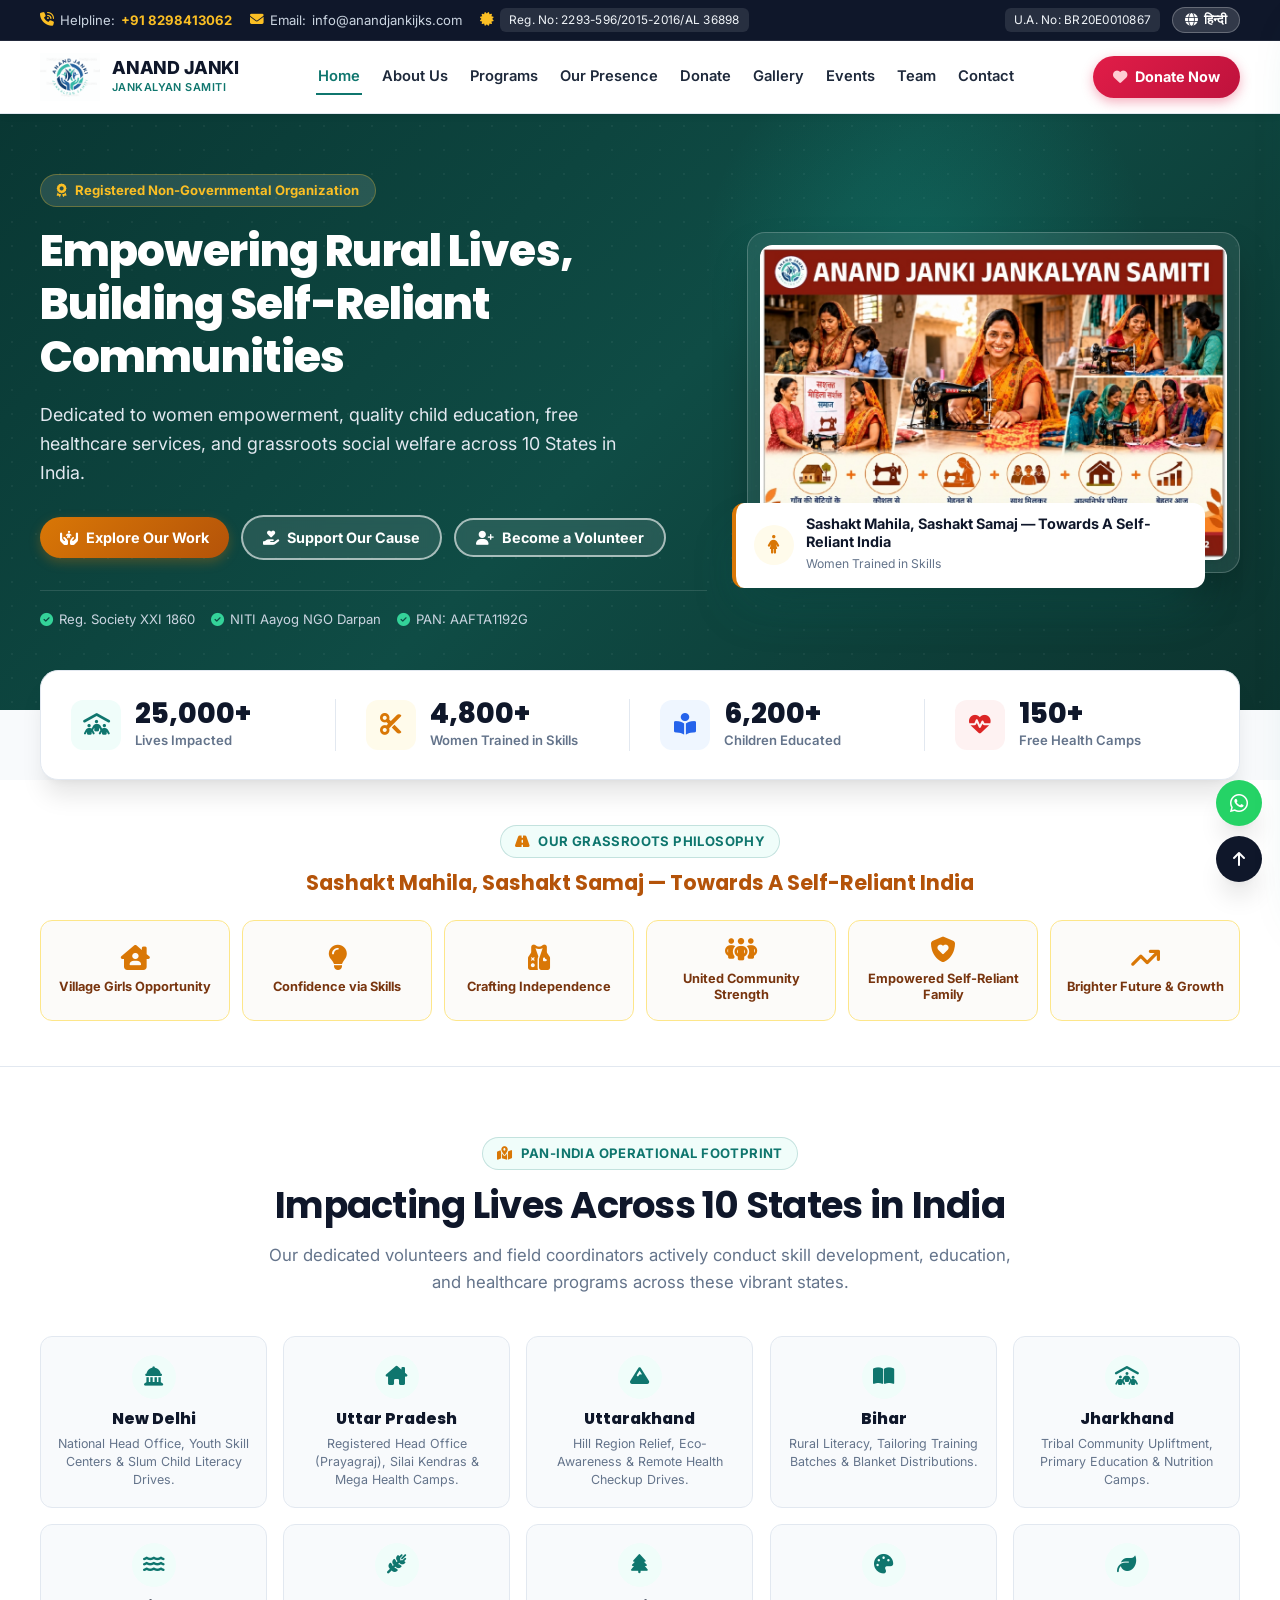
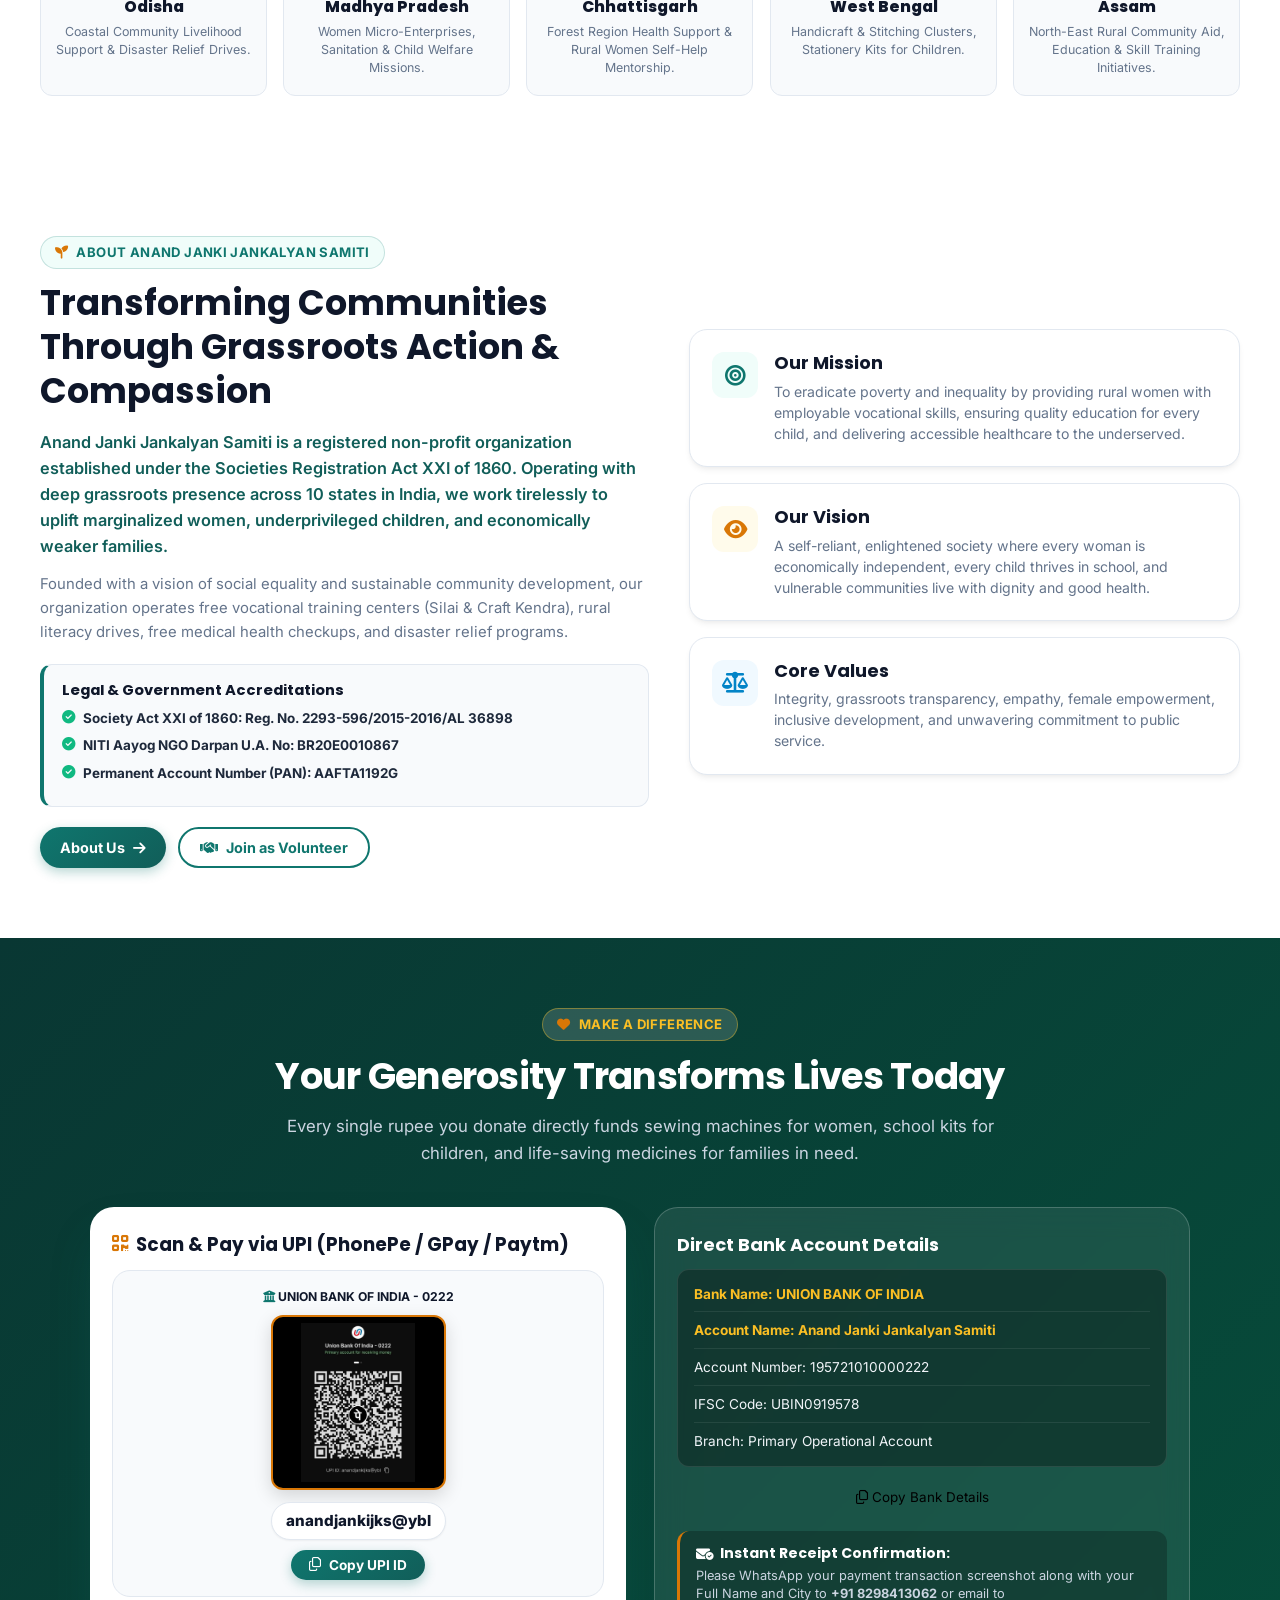
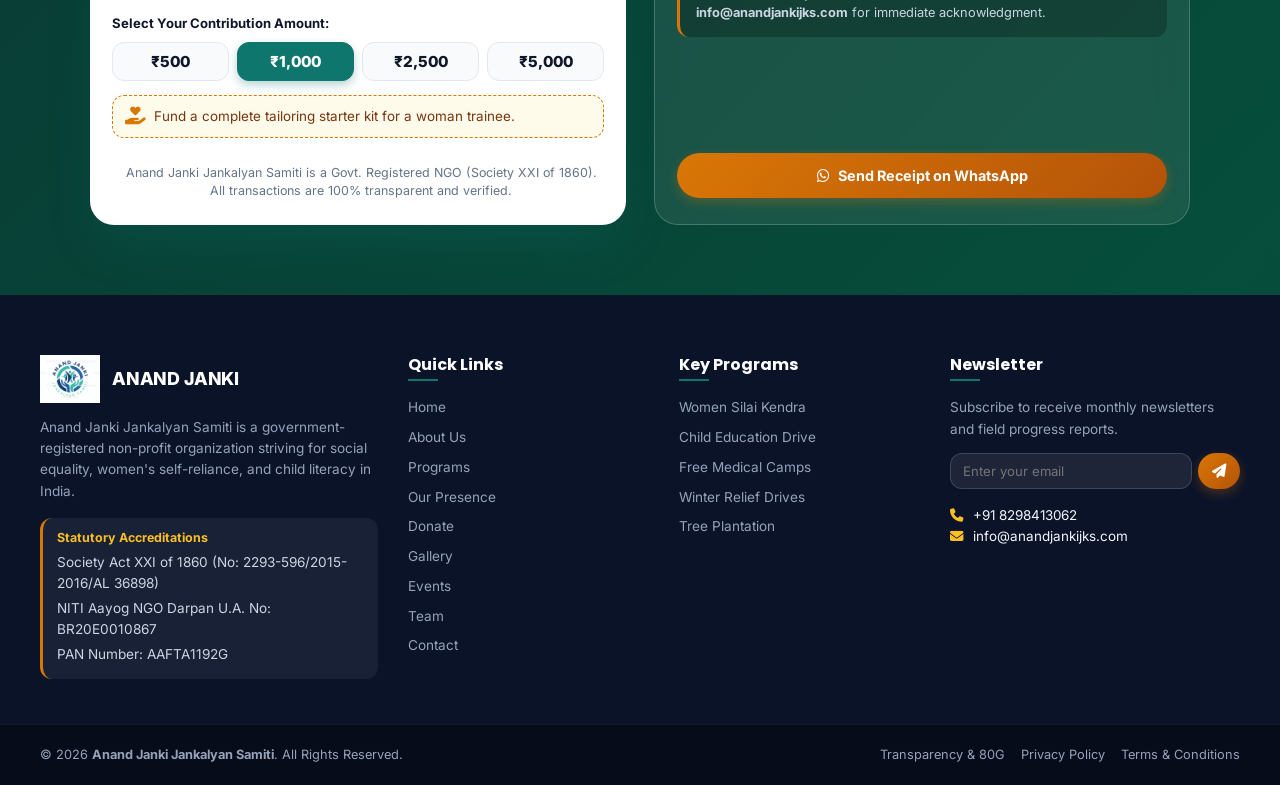
==== commit caecc32f: "Make QR scanner and donation cards compact, formal and balanced" ====
--- a/index.html
+++ b/index.html
@@ -481,39 +481,40 @@
       </div>
 
       <div class="donate-grid">
-        <!-- Interactive Amount Selector Card Left -->
+        <!-- Left Card: Direct UPI & Official PhonePe QR -->
         <div class="donation-interactive-card reveal-left">
-          <h3 data-i18n="donate.chooseAmount">Select Your Contribution Amount:</h3>
-
-          <div class="amount-selector-grid">
-            <button class="amount-btn" data-amount="500">₹500</button>
-            <button class="amount-btn active" data-amount="1000">₹1,000</button>
-            <button class="amount-btn" data-amount="2500">₹2,500</button>
-            <button class="amount-btn" data-amount="5000">₹5,000</button>
-          </div>
-
-          <div class="amount-description-box">
-            <i class="fa-solid fa-hand-holding-heart"></i>
-            <span id="donationImpactDesc">Fund a complete tailoring starter kit for a woman trainee.</span>
-          </div>
-
-          <div class="custom-amount-wrap">
-            <span class="currency-symbol">₹</span>
-            <input type="number" id="customAmountInput" min="100" step="50" placeholder="Or Enter Custom Amount (₹)" data-i18n-placeholder="donate.customPlaceholder">
-          </div>
-
-          <!-- Official QR Code Image Preview -->
-          <div style="background: var(--surface-alt); border-radius: var(--radius-md); padding: 18px; text-align: center; border: 1px solid var(--border-color); margin-bottom: 20px;">
-            <div class="qr-bank-tag" style="background: var(--navy); color: #ffffff;">
-              <i class="fa-solid fa-building-columns" style="color: #fbbf24;"></i> UNION BANK OF INDIA - 0222
-            </div>
-            <div class="qr-image-container">
-              <img src="assets/images/qr-code.png" alt="Official Union Bank PhonePe QR Code - Anand Janki Jankalyan Samiti">
-            </div>
-            <div style="font-weight: 800; color: var(--navy); font-size: 1.05rem; margin-bottom: 10px;">anandjankijks@ybl</div>
-            <button class="btn btn-primary btn-copy-upi" style="padding: 7px 18px;">
-              <i class="fa-regular fa-copy"></i> <span data-i18n="donate.copyUpi">Copy UPI ID</span>
-            </button>
+          <div>
+            <h3><i class="fa-solid fa-qrcode"></i> <span data-i18n="donate.upiTitle">Scan & Pay via UPI App</span></h3>
+            
+            <div class="qr-scan-wrapper">
+              <div style="font-size: 0.76rem; font-weight: 700; color: var(--navy); margin-bottom: 8px;">
+                <i class="fa-solid fa-building-columns" style="color: var(--primary);"></i> UNION BANK OF INDIA - 0222
+              </div>
+              <div class="qr-image-container">
+                <img src="assets/images/qr-code.png" alt="Union Bank PhonePe QR Code - Anand Janki Jankalyan Samiti">
+              </div>
+              <div class="upi-id-badge">anandjankijks@ybl</div>
+              <div>
+                <button class="btn btn-primary btn-copy-upi" style="padding: 7px 18px; font-size: 0.85rem;">
+                  <i class="fa-regular fa-copy"></i> <span data-i18n="donate.copyUpi">Copy UPI ID</span>
+                </button>
+              </div>
+            </div>
+
+            <div style="margin-top: 14px;">
+              <label style="font-size: 0.82rem; font-weight: 700; color: var(--navy); display: block; margin-bottom: 8px;" data-i18n="donate.chooseAmount">Quick Contribution Amount:</label>
+              <div class="amount-selector-grid">
+                <button class="amount-btn" data-amount="500">₹500</button>
+                <button class="amount-btn active" data-amount="1000">₹1,000</button>
+                <button class="amount-btn" data-amount="2500">₹2,500</button>
+                <button class="amount-btn" data-amount="5000">₹5,000</button>
+              </div>
+
+              <div class="amount-description-box">
+                <i class="fa-solid fa-hand-holding-heart"></i>
+                <span id="donationImpactDesc">Fund a complete tailoring starter kit for a woman trainee.</span>
+              </div>
+            </div>
           </div>
 
           <div class="tax-badge-note">
@@ -524,29 +525,37 @@
           </div>
         </div>
 
-        <!-- Bank Account & UPI Details Right -->
+        <!-- Right Card: Direct Bank Account Transfer -->
         <div class="donation-bank-info-card reveal-right">
-          <div class="bank-card-section">
-            <h4 data-i18n="donate.bankTitle"><i class="fa-solid fa-building-columns"></i> Direct Bank Account Details</h4>
-            <ul class="bank-details-list">
-              <li><strong data-i18n="donate.bankName">Bank Name: UNION BANK OF INDIA</strong></li>
-              <li><strong data-i18n="donate.accName">Account Name: Anand Janki Jankalyan Samiti</strong></li>
-              <li><span data-i18n="donate.accNo">Account Number: 195721010000222</span></li>
-              <li><span data-i18n="donate.ifsc">IFSC Code: UBIN0919578</span></li>
-              <li><span data-i18n="donate.branch">Branch: Primary Operational Account</span></li>
-            </ul>
-
-            <button class="copy-btn btn-copy-bank" style="width: 100%; margin-top: 14px; padding: 10px;">
-              <i class="fa-regular fa-copy"></i>
-              <span data-i18n="donate.copyAcc">Copy All Bank Details</span>
-            </button>
-          </div>
-
-          <div class="bank-card-section" style="background: rgba(0,0,0,0.2); padding: 16px; border-radius: var(--radius-md); border: 1px solid rgba(255,255,255,0.1);">
-            <h4 style="font-size: 0.95rem; margin-bottom: 8px;"><i class="fa-solid fa-envelope-circle-check"></i> Instant Receipt Confirmation:</h4>
-            <p style="font-size: 0.84rem; color: #cbd5e1; line-height: 1.5;">
-              Please WhatsApp your payment transaction screenshot along with your Full Name and City to <strong>+91 8298413062</strong> or email to <strong>info@anandjankijks.com</strong> for immediate acknowledgment.
-            </p>
+          <div>
+            <div class="bank-card-section">
+              <h4 data-i18n="donate.bankTitle"><i class="fa-solid fa-building-columns"></i> Direct Bank Account Details</h4>
+              <ul class="bank-details-list">
+                <li><strong data-i18n="donate.bankName">Bank Name: UNION BANK OF INDIA</strong></li>
+                <li><strong data-i18n="donate.accName">Account Name: Anand Janki Jankalyan Samiti</strong></li>
+                <li><span data-i18n="donate.accNo">Account Number: 195721010000222</span></li>
+                <li><span data-i18n="donate.ifsc">IFSC Code: UBIN0919578</span></li>
+                <li><span data-i18n="donate.branch">Branch: Primary Operational Account</span></li>
+              </ul>
+
+              <button class="copy-btn btn-copy-bank" style="width: 100%; margin-top: 12px; padding: 10px; font-size: 0.84rem;">
+                <i class="fa-regular fa-copy"></i>
+                <span data-i18n="donate.copyAcc">Copy All Bank Details</span>
+              </button>
+            </div>
+
+            <div class="receipt-note-box">
+              <h5><i class="fa-solid fa-envelope-circle-check"></i> Instant Receipt Confirmation:</h5>
+              <p>
+                Please WhatsApp your payment transaction screenshot along with your Full Name and City to <strong>+91 8298413062</strong> or email to <strong>info@anandjankijks.com</strong> for immediate acknowledgment.
+              </p>
+            </div>
+          </div>
+
+          <div style="margin-top: 16px; text-align: center;">
+            <a href="https://wa.me/918298413062?text=Hello%20Anand%20Janki%20Jankalyan%20Samiti,%20I%20have%20made%20a%20donation" target="_blank" class="btn btn-secondary" style="width: 100%; padding: 11px;">
+              <i class="fa-brands fa-whatsapp"></i> Send Receipt on WhatsApp
+            </a>
           </div>
         </div>
       </div>
--- a/css/style.css
+++ b/css/style.css
@@ -1110,7 +1110,7 @@
   gap: 9px;
 }
 
-/* ---------------- Donation Section ---------------- */
+/* ---------------- Donation Section (Formal & Balanced) ---------------- */
 .donate-section {
   background: linear-gradient(135deg, #093733 0%, #064e3b 100%);
   color: #ffffff;
@@ -1128,37 +1128,95 @@
 
 .donate-grid {
   display: grid;
-  grid-template-columns: 1.15fr 0.85fr;
-  gap: 32px;
+  grid-template-columns: 1fr 1fr;
+  gap: 28px;
   align-items: stretch;
+  max-width: 1100px;
+  margin: 0 auto;
 }
 
 .donation-interactive-card {
   background: #ffffff;
   color: var(--navy);
   border-radius: var(--radius-xl);
-  padding: 30px 24px;
+  padding: 26px 22px;
   box-shadow: var(--shadow-xl);
+  display: flex;
+  flex-direction: column;
+  justify-content: space-between;
 }
 
 .donation-interactive-card h3 {
-  font-size: 1.25rem;
+  font-size: 1.15rem;
+  margin-bottom: 14px;
+  display: flex;
+  align-items: center;
+  gap: 8px;
+  color: var(--navy);
+}
+
+.donation-interactive-card h3 i {
+  color: var(--secondary);
+}
+
+.qr-scan-wrapper {
+  background: var(--surface-alt);
+  border: 1px solid var(--border-color);
+  border-radius: var(--radius-lg);
+  padding: 16px;
+  text-align: center;
   margin-bottom: 16px;
+}
+
+.qr-image-container {
+  width: 175px;
+  height: 175px;
+  max-width: 175px;
+  margin: 0 auto 12px;
+  background: #000000;
+  border-radius: var(--radius-md);
+  padding: 6px;
+  box-shadow: 0 6px 18px rgba(0,0,0,0.15);
+  border: 2px solid var(--secondary);
+  display: flex;
+  align-items: center;
+  justify-content: center;
+}
+
+.qr-image-container img {
+  width: 100%;
+  height: 100%;
+  object-fit: contain;
+  border-radius: 6px;
+  display: block;
+}
+
+.upi-id-badge {
+  display: inline-block;
+  background: #ffffff;
+  border: 1px solid var(--border-color);
+  color: var(--navy);
+  font-weight: 800;
+  font-size: 0.95rem;
+  padding: 6px 14px;
+  border-radius: var(--radius-full);
+  margin-bottom: 10px;
+  box-shadow: var(--shadow-xs);
 }
 
 .amount-selector-grid {
   display: grid;
   grid-template-columns: repeat(4, 1fr);
-  gap: 10px;
-  margin-bottom: 16px;
+  gap: 8px;
+  margin-bottom: 14px;
 }
 
 .amount-btn {
   background: var(--surface-alt);
-  border: 2px solid var(--border-color);
-  padding: 12px 8px;
+  border: 1.5px solid var(--border-color);
+  padding: 9px 4px;
   border-radius: var(--radius-md);
-  font-size: 1.08rem;
+  font-size: 0.95rem;
   font-weight: 800;
   color: var(--navy);
   text-align: center;
@@ -1174,74 +1232,38 @@
   background: var(--primary);
   color: #ffffff;
   border-color: var(--primary);
-  box-shadow: 0 4px 12px rgba(15, 118, 110, 0.3);
+  box-shadow: 0 4px 10px rgba(15, 118, 110, 0.3);
 }
 
 .amount-description-box {
   background: var(--secondary-soft);
   border: 1px dashed var(--secondary);
   border-radius: var(--radius-md);
-  padding: 12px 14px;
-  font-size: 0.88rem;
+  padding: 10px 12px;
+  font-size: 0.84rem;
   color: #78350f;
-  margin-bottom: 18px;
-  display: flex;
-  align-items: center;
-  gap: 10px;
+  margin-bottom: 14px;
+  display: flex;
+  align-items: center;
+  gap: 8px;
 }
 
 .amount-description-box i {
-  font-size: 1.3rem;
+  font-size: 1.15rem;
   color: var(--secondary);
   flex-shrink: 0;
 }
 
-.custom-amount-wrap {
-  position: relative;
-  margin-bottom: 20px;
-}
-
-.custom-amount-wrap input {
-  width: 100%;
-  padding: 12px 16px 12px 40px;
-  border: 2px solid var(--border-color);
-  border-radius: var(--radius-md);
-  font-size: 1rem;
-  font-weight: 600;
-  color: var(--navy);
-  transition: var(--transition);
-}
-
-.custom-amount-wrap input:focus {
-  border-color: var(--primary);
-  box-shadow: 0 0 0 3px rgba(15, 118, 110, 0.15);
-}
-
-.currency-symbol {
-  position: absolute;
-  left: 16px;
-  top: 50%;
-  transform: translateY(-50%);
-  font-weight: 700;
-  font-size: 1.1rem;
-  color: var(--text-muted);
-}
-
-.donate-submit-btn {
-  width: 100%;
-  padding: 14px;
-  font-size: 1rem;
-}
-
 .tax-badge-note {
-  margin-top: 16px;
-  font-size: 0.8rem;
+  margin-top: 12px;
+  font-size: 0.78rem;
   color: var(--text-muted);
   display: flex;
   align-items: center;
   gap: 6px;
   justify-content: center;
   text-align: center;
+  line-height: 1.4;
 }
 
 .tax-badge-note i {
@@ -1254,18 +1276,18 @@
   -webkit-backdrop-filter: blur(14px);
   border: 1px solid rgba(255, 255, 255, 0.2);
   border-radius: var(--radius-xl);
-  padding: 26px 20px;
+  padding: 26px 22px;
   display: flex;
   flex-direction: column;
   justify-content: space-between;
 }
 
 .bank-card-section {
-  margin-bottom: 20px;
+  margin-bottom: 16px;
 }
 
 .bank-card-section h4 {
-  font-size: 1.08rem;
+  font-size: 1.12rem;
   color: #ffffff;
   margin-bottom: 12px;
   display: flex;
@@ -1278,11 +1300,12 @@
 }
 
 .bank-details-list {
-  background: rgba(0, 0, 0, 0.25);
+  background: rgba(0, 0, 0, 0.3);
   border-radius: var(--radius-md);
   padding: 14px 16px;
-  font-size: 0.86rem;
+  font-size: 0.85rem;
   color: #f1f5f9;
+  border: 1px solid rgba(255, 255, 255, 0.1);
 }
 
 .bank-details-list li {
@@ -1305,49 +1328,26 @@
   color: var(--secondary-light);
 }
 
-.upi-scan-box {
-  background: rgba(255, 255, 255, 0.12);
+.receipt-note-box {
+  background: rgba(0, 0, 0, 0.25);
+  padding: 14px 16px;
   border-radius: var(--radius-md);
-  padding: 14px;
-  text-align: center;
-  margin-top: 10px;
-}
-
-.upi-id-tag {
-  display: inline-block;
-  background: #ffffff;
-  color: var(--navy);
-  font-weight: 800;
-  font-size: 0.92rem;
-  padding: 5px 14px;
-  border-radius: var(--radius-full);
-  margin-bottom: 10px;
-}
-
-.copy-btn-group {
-  display: flex;
-  gap: 8px;
-}
-
-.copy-btn {
-  flex: 1;
-  background: rgba(255, 255, 255, 0.18);
-  color: #ffffff;
-  border: 1px solid rgba(255, 255, 255, 0.3);
-  padding: 7px 10px;
-  border-radius: var(--radius-sm);
-  font-size: 0.78rem;
-  font-weight: 600;
-  display: inline-flex;
-  align-items: center;
-  justify-content: center;
-  gap: 5px;
-  transition: var(--transition);
-}
-
-.copy-btn:hover {
-  background: #ffffff;
-  color: var(--navy);
+  border-left: 3px solid var(--secondary);
+}
+
+.receipt-note-box h5 {
+  font-size: 0.88rem;
+  color: #ffffff;
+  margin-bottom: 4px;
+  display: flex;
+  align-items: center;
+  gap: 6px;
+}
+
+.receipt-note-box p {
+  font-size: 0.8rem;
+  color: #cbd5e1;
+  line-height: 1.45;
 }
 
 /* ---------------- Gallery Section ---------------- */
@@ -2403,39 +2403,7 @@
   line-height: 1.45;
 }
 
-/* Enhanced QR Code Showcase Card */
-.qr-image-container {
-  width: 100%;
-  max-width: 250px;
-  margin: 0 auto 16px;
-  background: #000000;
-  border-radius: var(--radius-lg);
-  padding: 8px;
-  box-shadow: 0 10px 25px rgba(0,0,0,0.18);
-  border: 2px solid var(--secondary);
-  position: relative;
-  overflow: hidden;
-}
-
-.qr-image-container img {
-  width: 100%;
-  height: auto;
-  border-radius: var(--radius-md);
-  display: block;
-}
-
-.qr-bank-tag {
-  display: inline-flex;
-  align-items: center;
-  gap: 6px;
-  background: rgba(255, 255, 255, 0.15);
-  color: #ffffff;
-  padding: 4px 12px;
-  border-radius: var(--radius-full);
-  font-size: 0.78rem;
-  font-weight: 700;
-  margin-bottom: 12px;
-}
+/* Pan-India Presence Media Queries */
 
 @media (max-width: 1024px) {
   .presence-grid {
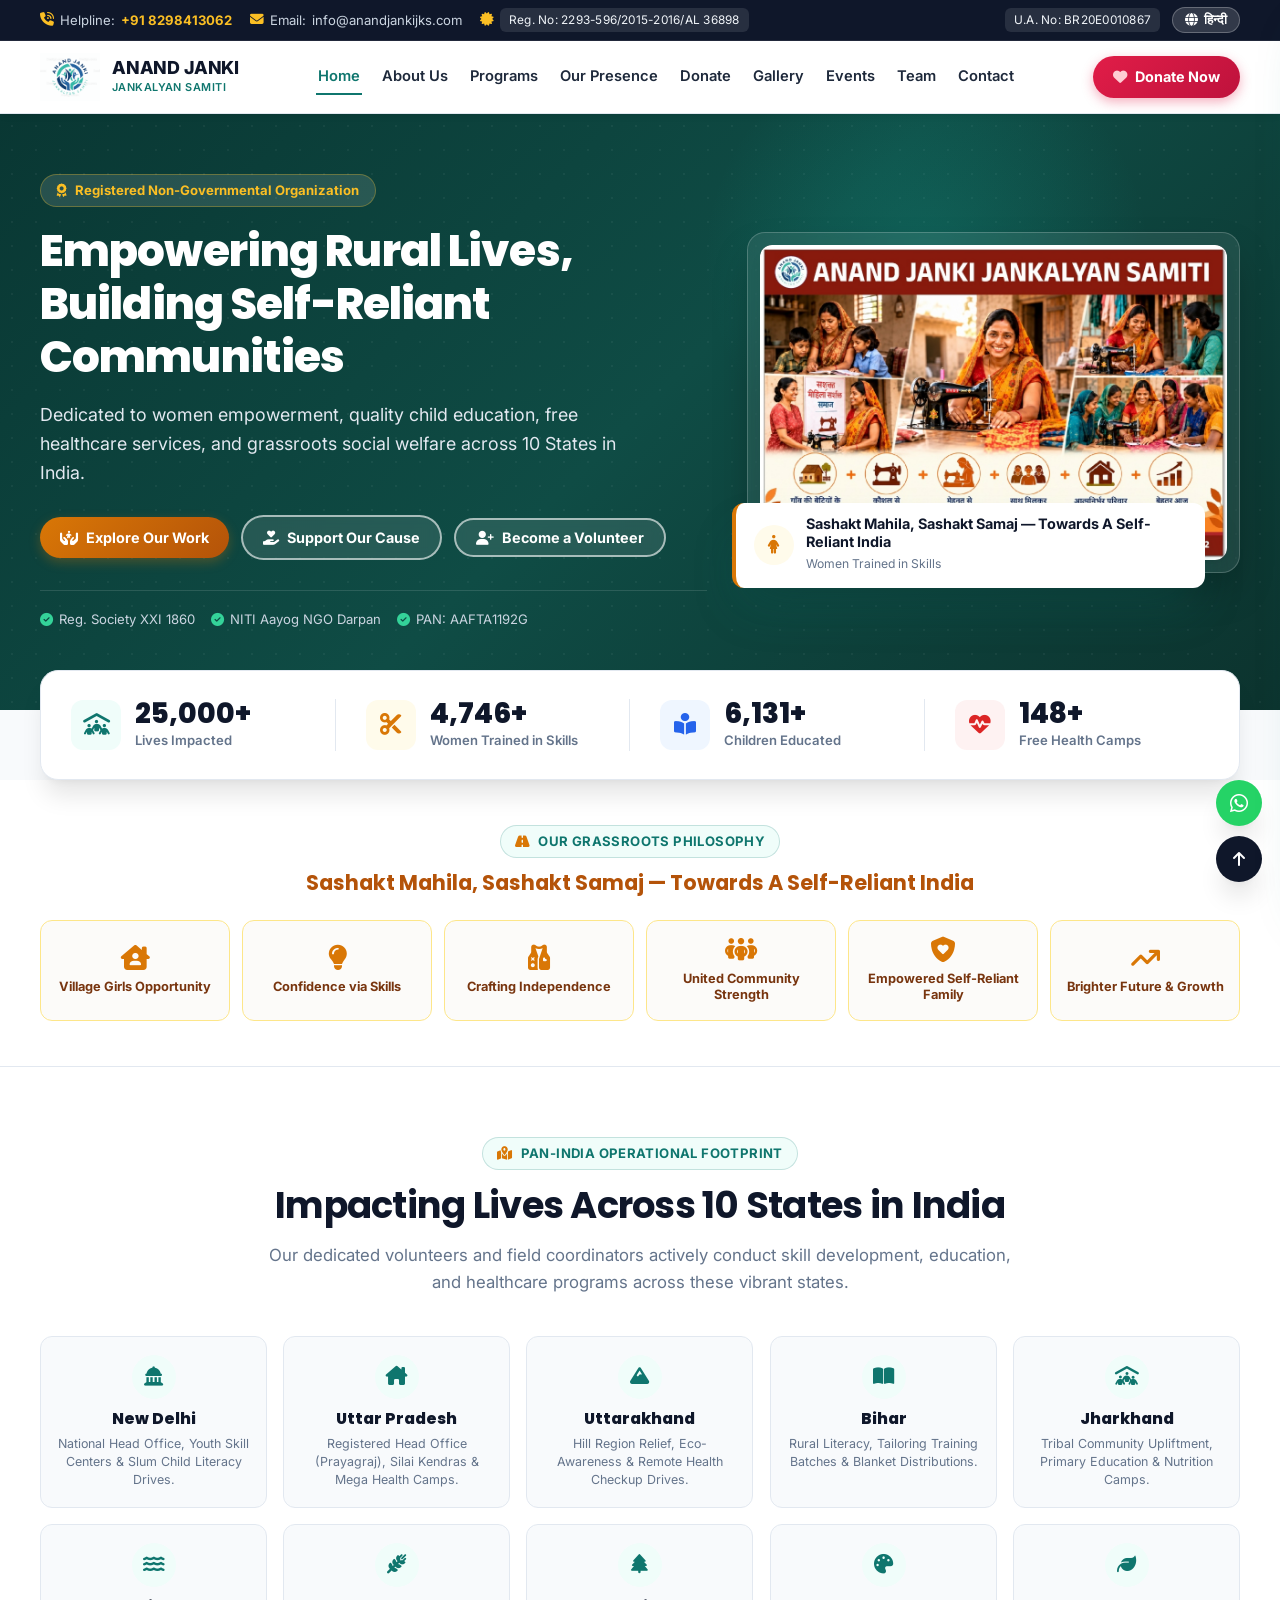
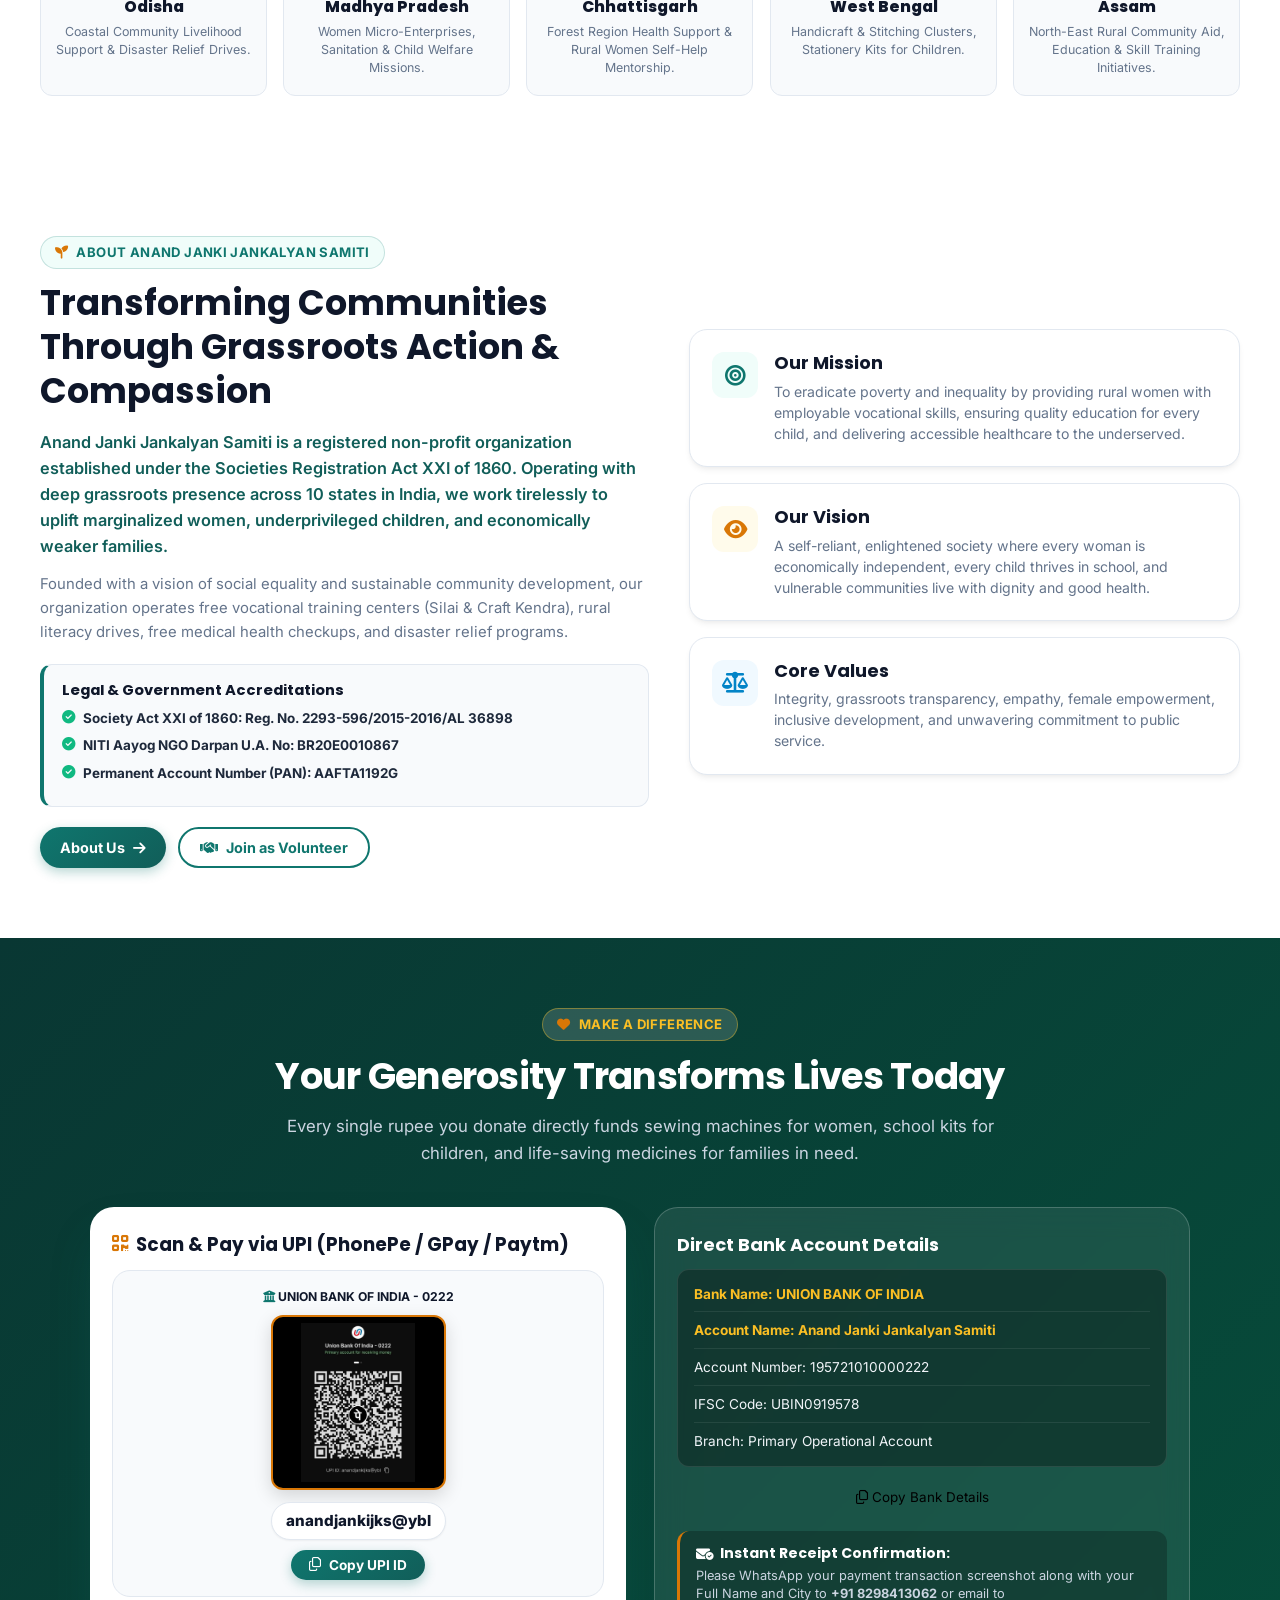
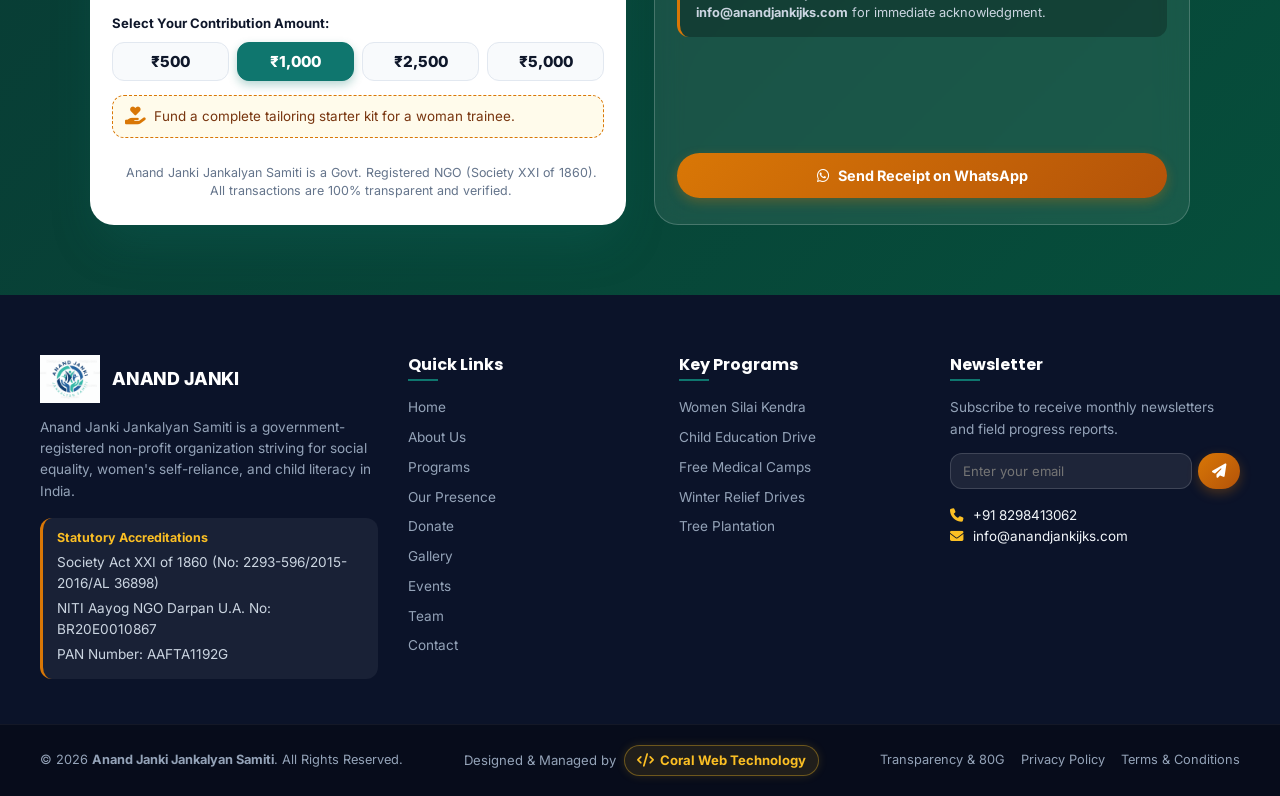
==== commit 7975ffe3: "Add highlighted Coral Web Technology credit with link and animations to footer across all pages" ====
--- a/index.html
+++ b/index.html
@@ -633,6 +633,12 @@
           <div>
             &copy; 2026 <strong>Anand Janki Jankalyan Samiti</strong>. <span data-i18n="footer.rights">All Rights Reserved.</span>
           </div>
+          <div class="developer-credit">
+            <span data-i18n="footer.creditBy">Designed & Managed by</span>
+            <a href="https://coralwebtechnology.com/" target="_blank" rel="noopener noreferrer" class="credit-highlight" title="Coral Web Technology - Web Development & Digital Solutions">
+              <i class="fa-solid fa-code"></i> Coral Web Technology
+            </a>
+          </div>
           <div class="footer-bottom-links">
             <a href="about.html" data-i18n="footer.transparency">Transparency & 80G</a>
             <a href="contact.html" data-i18n="footer.privacy">Privacy Policy</a>
--- a/css/style.css
+++ b/css/style.css
@@ -1867,6 +1867,65 @@
   color: #ffffff;
 }
 
+/* Developer Credit Highlight & Animation */
+.developer-credit {
+  display: inline-flex;
+  align-items: center;
+  gap: 8px;
+  font-size: 0.82rem;
+  color: #94a3b8;
+  flex-wrap: wrap;
+  justify-content: center;
+}
+
+.credit-highlight {
+  display: inline-flex;
+  align-items: center;
+  gap: 6px;
+  font-weight: 700;
+  color: #fbbf24 !important;
+  background: rgba(251, 191, 36, 0.1);
+  padding: 4px 12px;
+  border-radius: var(--radius-full);
+  border: 1px solid rgba(251, 191, 36, 0.35);
+  transition: all 0.35s cubic-bezier(0.16, 1, 0.3, 1);
+  text-decoration: none !important;
+  position: relative;
+  overflow: hidden;
+  box-shadow: 0 0 10px rgba(251, 191, 36, 0.15);
+  animation: pulseGlowCoral 3s infinite ease-in-out;
+}
+
+.credit-highlight:hover {
+  background: linear-gradient(135deg, #d97706 0%, #b45309 100%);
+  color: #ffffff !important;
+  border-color: #fbbf24;
+  box-shadow: 0 0 20px rgba(251, 191, 36, 0.6);
+  transform: translateY(-2px) scale(1.04);
+}
+
+.credit-highlight i {
+  color: #fbbf24;
+  font-size: 0.85rem;
+  transition: transform 0.3s ease, color 0.3s ease;
+}
+
+.credit-highlight:hover i {
+  color: #ffffff;
+  transform: rotate(15deg) scale(1.1);
+}
+
+@keyframes pulseGlowCoral {
+  0%, 100% {
+    box-shadow: 0 0 8px rgba(251, 191, 36, 0.2);
+    border-color: rgba(251, 191, 36, 0.35);
+  }
+  50% {
+    box-shadow: 0 0 16px rgba(251, 191, 36, 0.45);
+    border-color: rgba(251, 191, 36, 0.7);
+  }
+}
+
 /* ---------------- Floating Action Buttons ---------------- */
 .floating-actions-container {
   position: fixed;
